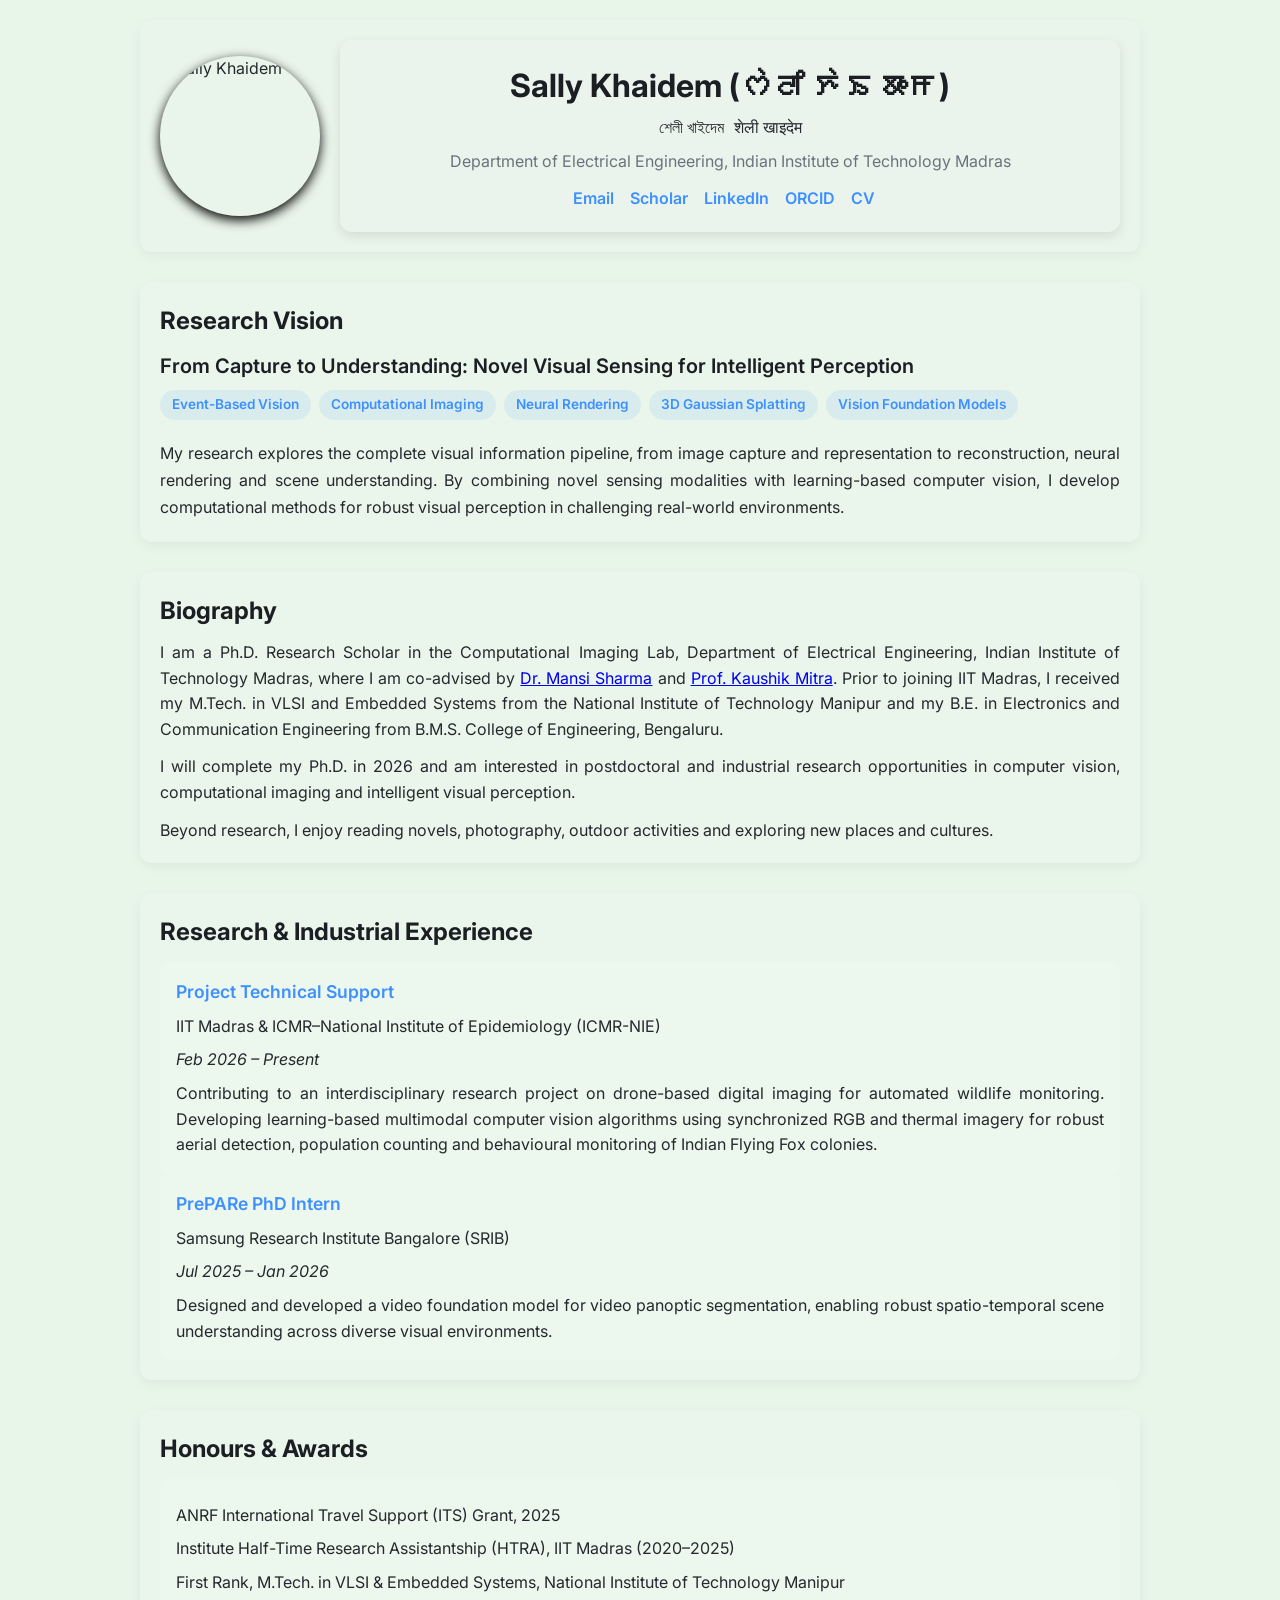
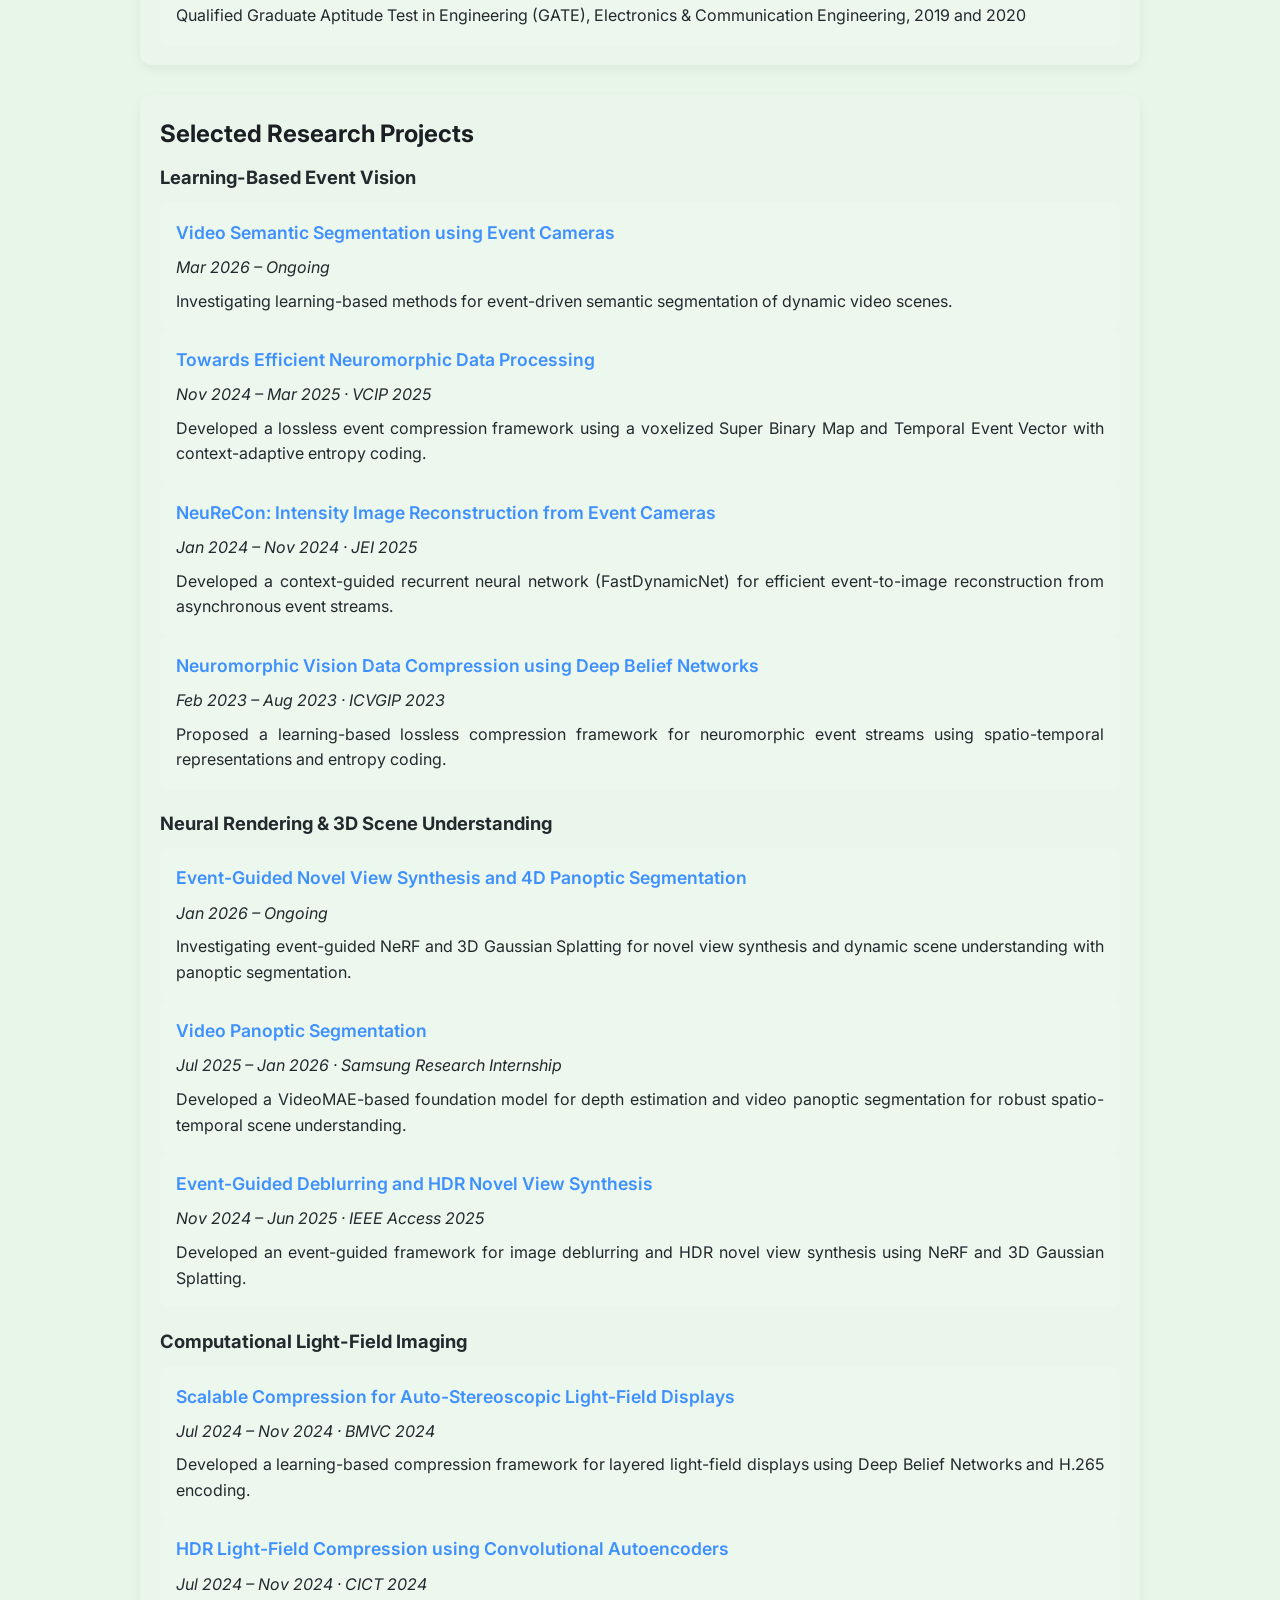
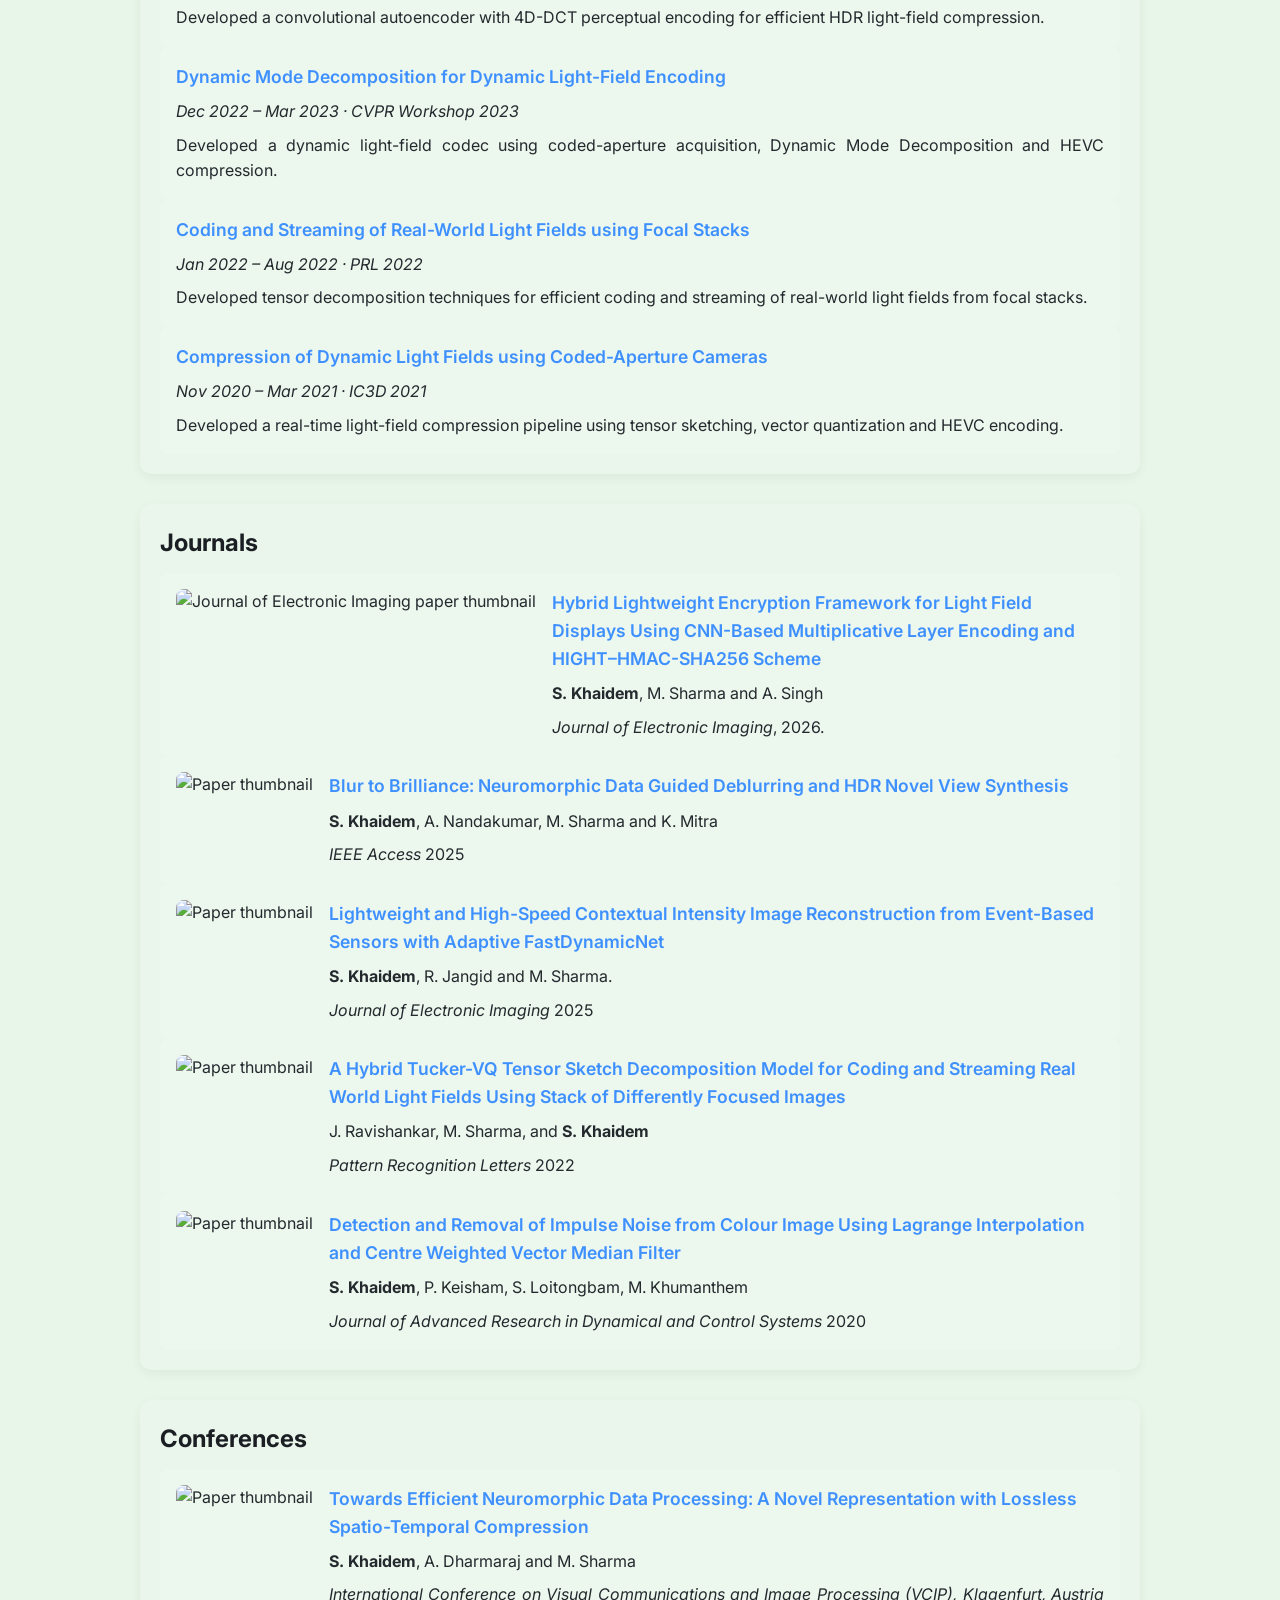
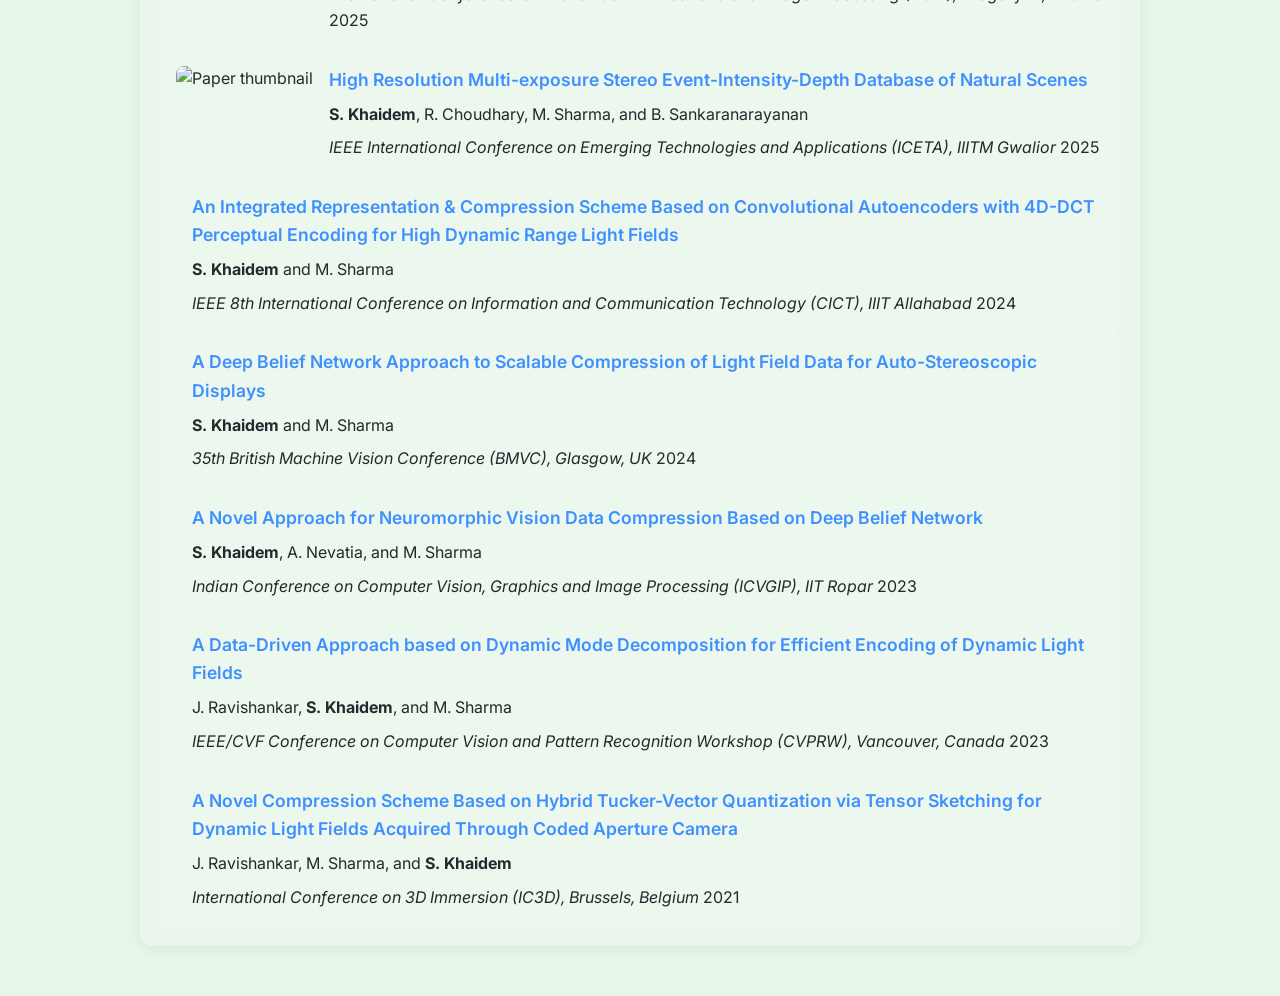
==== css/index.html @ 6ad3d2e3 "Add files via upload" ====
<!DOCTYPE HTML>
<html lang="en">
  <head>
    <meta charset="UTF-8">
    <meta name="viewport" content="width=device-width, initial-scale=1">
    <title>Sally Khaidem</title>
    <link rel="icon" href="images/sangai.png" type="image/x-icon">
    
    <!-- Google Fonts -->
    <link href="https://fonts.googleapis.com/css2?family=Inter:wght@400;600;700&display=swap" rel="stylesheet">
    <link href="https://fonts.googleapis.com/css2?family=Noto+Sans+Meetei+Mayek&display=swap" rel="stylesheet">
    <link href="https://fonts.googleapis.com/css2?family=Noto+Sans+Devanagari&display=swap" rel="stylesheet">
    <link href="https://fonts.googleapis.com/css2?family=Noto+Sans+Bengali&display=swap" rel="stylesheet">

    <style>
      :root {
        --primary-color: #1b1f23;
        --accent-color: #3e90ff;
        --bg-light: #E8F5E9;
        --text-dark: #24292e;
        --text-light: #6a737d;
      }
      * {
        box-sizing: border-box;
        margin: 0;
        padding: 0;
      }
      body {
        position: relative;
        font-family: 'Inter', sans-serif;
        background-color: var(--bg-light);
        color: var(--text-dark);
        line-height: 1.6;
        padding: 20px;
      }

      /* --- Watermark --- */
      .watermark {
        position: fixed;
        top: 50%;
        left: 50%;
        width: 400px;        /* 🔧 change size */
        height: 400px;       /* 🔧 change size */
        background: url("images/sangai.png") no-repeat center;
        background-size: contain;
        opacity: 0.2;       /* 🔧 change transparency */
        transform: translate(-50%, -50%);
        z-index: -1;         /* keep behind content */
        pointer-events: none;
      }

      .container {
        max-width: 1000px;
        width: 100%;
        margin: 0 auto;
      }
      header {
        display: flex;
        align-items: center;
        gap: 20px;
        background: rgba(238, 238, 238, 0.15); /* 🔧 header transparency */
        padding: 20px;
        border-radius: 12px;
        box-shadow: 0 4px 12px rgba(0,0,0,0.05);
        margin-bottom: 30px;
      }
      header img {
        width: 160px;
        height:160px;
        border-radius: 50%;
        object-fit: cover;
        transition: transform 0.3s;
        box-shadow: 0 4px 12px rgba(0, 0, 0, 1);
      }
      header img:hover {
        transform: scale(1.1);
      }
      header .info {
        flex: 1;
      }
      .name {
        font-size: 2rem;
        font-weight: 700;
        color: var(--primary-color);
      }
      .subtitle {
        margin-top: 8px;
        color: var(--text-light);
      }
      .links {
        margin-top: 12px;
      }
      .links a {
        text-decoration: none;
        color: var(--accent-color);
        font-weight: 600;
        margin-right: 12px;
      }

      /* --- Transparent sections --- */
      section {
        background: rgba(249, 249, 249, 0.1); /* 🔧 section transparency */
        padding: 20px;
        border-radius: 12px;
        box-shadow: 0 4px 12px rgba(0,0,0,0.05);
        margin-bottom: 30px;
      }
      h2 {
        font-size: 1.5rem;
        margin-bottom: 10px;
        color: var(--primary-color);
      }

      .project {
        display: flex;
        gap: 16px;
        padding: 16px;
        border-radius: 8px;
        background: rgba(249, 249, 249, 0.1); /* 🔧 project box transparency */
        transition: background 0.3s;
      }
      .project:hover {
        background: rgba(229, 229, 229, 0.1);
      }
      .project video,
      .project img {
        width: 160px;
        border-radius: 8px;
        object-fit: cover;
      }
      .project-content {
        flex: 1;
      }
      .project-content .papertitle {
        font-size: 1.1rem;
        font-weight: 600;
        color: var(--accent-color);
        text-decoration: none;
      }
      .project-content p {
        margin-top: 8px;
        color: var(--text-dark);
      }
      .project-content a {
        color: var(--accent-color);
        text-decoration: none;
      }

      @media (max-width: 600px) {
        header {
          flex-direction: column;
          text-align: center;
        }
        .project {
          flex-direction: column;
          align-items: center;
        }
      }

      section p {
        text-align: justify;
      }
      .name-box {
        background: rgba(240, 244, 255, 0.1); /* 🔧 name box transparency */
        padding: 20px;
        border-radius: 12px;
        box-shadow: 0 4px 12px rgba(0, 0, 0, 0.1);
      }
    </style>
  </head>
  <body>
    <!-- Watermark -->
    <div class="watermark"></div>
<div class="container">
  <header>
    <img src="images/sally.jpeg" alt="Sally Khaidem">

    <div class="info name-box" style="text-align:center;">

      <p class="name">
        Sally Khaidem
        <span class="name-mtk" lang="mni-Mtei">(ꯁꯥꯂꯤ ꯈꯥꯏꯗꯦꯝ)</span>
      </p>

      <div style="display:flex; justify-content:center; flex-wrap:wrap; gap:10px; margin-top:4px;">
        <p class="name-ben" lang="bn">শেলী খাইদেম</p>
        <p class="name-dev" lang="hi">शेली खाइदेम</p>
      </div>

      <!-- Position -->
      <p class="subtitle">
        Department of Electrical Engineering, Indian Institute of Technology Madras
      </p>

      <div class="links">
        <a href="mailto:khaidemsally@gmail.com">Email</a>
        <a href="https://scholar.google.com/citations?user=jx_fc4YAAAAJ&hl=en&authuser=1">Scholar</a>
        <a href="https://www.linkedin.com/in/sally-khaidem-7914b257/">LinkedIn</a>
        <a href="https://orcid.org/my-orcid?orcid=0000-0001-5262-6724">ORCID</a>
        <a href="https://raw.githubusercontent.com/sKhaidem/sallykhaidem.github.io/main/images/CV.pdf" target="_blank" rel="noopener">CV</a>
      </div>

    </div>
  </header>

    
<section id="research-vision">
  <h2>Research Vision</h2>

  <h3 class="vision-title" style="font-size:1.25rem; font-weight:600; color:var(--primary-color); margin-top:8px; margin-bottom:8px;">
    From Capture to Understanding: Novel Visual Sensing for Intelligent Perception
  </h3>

  <div class="vision-tags" style="display:flex; flex-wrap:wrap; gap:8px; margin-bottom:20px;">
    <span style="background:rgba(62,144,255,0.1); color:var(--accent-color); padding:4px 12px; border-radius:20px; font-size:0.85rem; font-weight:600;">Event-Based Vision</span>
    <span style="background:rgba(62,144,255,0.1); color:var(--accent-color); padding:4px 12px; border-radius:20px; font-size:0.85rem; font-weight:600;">Computational Imaging</span>
    <span style="background:rgba(62,144,255,0.1); color:var(--accent-color); padding:4px 12px; border-radius:20px; font-size:0.85rem; font-weight:600;">Neural Rendering</span>
    <span style="background:rgba(62,144,255,0.1); color:var(--accent-color); padding:4px 12px; border-radius:20px; font-size:0.85rem; font-weight:600;">3D Gaussian Splatting</span>
    <span style="background:rgba(62,144,255,0.1); color:var(--accent-color); padding:4px 12px; border-radius:20px; font-size:0.85rem; font-weight:600;">Vision Foundation Models</span>
  </div>

  <p style="line-height:1.7;">
    My research explores the complete visual information pipeline, from image capture and
    representation to reconstruction, neural rendering and scene understanding. By combining
    novel sensing modalities with learning-based computer vision, I develop computational
    methods for robust visual perception in challenging real-world environments.
  </p>
</section>


<section id="about">
  <h2>Biography</h2>

  <p>
    I am a Ph.D. Research Scholar in the Computational Imaging Lab, Department of Electrical Engineering, Indian Institute of Technology Madras, where I am co-advised by
    <a href="https://sites.google.com/view/sharmamansi" target="_blank">Dr. Mansi Sharma</a>
    and
    <a href="https://www.ee.iitm.ac.in/kmitra/" target="_blank">Prof. Kaushik Mitra</a>.
    Prior to joining IIT Madras, I received my M.Tech. in VLSI and Embedded Systems from the National Institute of Technology Manipur and my B.E. in Electronics and Communication Engineering from B.M.S. College of Engineering, Bengaluru.
  </p>

<p style="margin-top:12px;">
  I will complete my Ph.D. in 2026 and am interested in postdoctoral and industrial research opportunities in computer vision, computational imaging and intelligent visual perception.
</p>

  <p style="margin-top:12px;">
    Beyond research, I enjoy reading novels, photography, outdoor activities and exploring new places and cultures.
  </p>
</section>


<section id="experience">
  <h2>Research &amp; Industrial Experience</h2>

  <div class="project">
    <div class="project-content">
      <span class="papertitle">Project Technical Support</span>
      <p>IIT Madras &amp; ICMR&ndash;National Institute of Epidemiology (ICMR-NIE)</p>
      <p><em>Feb 2026 &ndash; Present</em></p>
      <p>Contributing to an interdisciplinary research project on drone-based digital imaging for automated wildlife monitoring. Developing learning-based multimodal computer vision algorithms using synchronized RGB and thermal imagery for robust aerial detection, population counting and behavioural monitoring of Indian Flying Fox colonies.</p>
    </div>
  </div>

  <div class="project">
    <div class="project-content">
      <span class="papertitle">PrePARe PhD Intern</span>
      <p>Samsung Research Institute Bangalore (SRIB)</p>
      <p><em>Jul 2025 &ndash; Jan 2026</em></p>
      <p>Designed and developed a video foundation model for video panoptic segmentation, enabling robust spatio-temporal scene understanding across diverse visual environments.</p>
    </div>
  </div>

</section>

<section id="awards">
  <h2>Honours &amp; Awards</h2>
  <div class="project">
    <div class="project-content">
      <p>ANRF International Travel Support (ITS) Grant, 2025</p>
      <p>Institute Half-Time Research Assistantship (HTRA), IIT Madras (2020&ndash;2025)</p>
      <p>First Rank, M.Tech. in VLSI &amp; Embedded Systems, National Institute of Technology Manipur</p>
      <p>Qualified Graduate Aptitude Test in Engineering (GATE), Electronics &amp; Communication Engineering, 2019 and 2020</p>
    </div>
  </div>
</section>


<!--
  SELECTED RESEARCH PROJECTS SECTION
  Drop this in after "Skills" and before "Journals" (or wherever fits best).
  Reuses your existing section / project / papertitle classes — no new CSS needed.
  Links left as "#" placeholders — swap in paper/venue/demo links later.
-->

<section id="projects">
  <h2>Selected Research Projects</h2>

  <h3 class="vision-title" style="font-size:1.15rem; margin-top:6px; margin-bottom:10px;">Learning-Based Event Vision</h3>

  <div class="project">
    <div class="project-content">
      <span class="papertitle">Video Semantic Segmentation using Event Cameras</span>
      <p><em>Mar 2026 &ndash; Ongoing</em></p>
      <p>Investigating learning-based methods for event-driven semantic segmentation of dynamic video scenes.</p>
    </div>
  </div>

  <div class="project">
    <div class="project-content">
      <span class="papertitle"><a href="#">Towards Efficient Neuromorphic Data Processing</a></span>
      <p><em>Nov 2024 &ndash; Mar 2025 &middot; VCIP 2025</em></p>
      <p>Developed a lossless event compression framework using a voxelized Super Binary Map and Temporal Event Vector with context-adaptive entropy coding.</p>
    </div>
  </div>

  <div class="project">
    <div class="project-content">
      <span class="papertitle"><a href="#">NeuReCon: Intensity Image Reconstruction from Event Cameras</a></span>
      <p><em>Jan 2024 &ndash; Nov 2024 &middot; JEI 2025</em></p>
      <p>Developed a context-guided recurrent neural network (FastDynamicNet) for efficient event-to-image reconstruction from asynchronous event streams.</p>
    </div>
  </div>

  <div class="project">
    <div class="project-content">
      <span class="papertitle"><a href="#">Neuromorphic Vision Data Compression using Deep Belief Networks</a></span>
      <p><em>Feb 2023 &ndash; Aug 2023 &middot; ICVGIP 2023</em></p>
      <p>Proposed a learning-based lossless compression framework for neuromorphic event streams using spatio-temporal representations and entropy coding.</p>
    </div>
  </div>


  <h3 class="vision-title" style="font-size:1.15rem; margin-top:20px; margin-bottom:10px;">Neural Rendering &amp; 3D Scene Understanding</h3>

  <div class="project">
    <div class="project-content">
      <span class="papertitle">Event-Guided Novel View Synthesis and 4D Panoptic Segmentation</span>
      <p><em>Jan 2026 &ndash; Ongoing</em></p>
      <p>Investigating event-guided NeRF and 3D Gaussian Splatting for novel view synthesis and dynamic scene understanding with panoptic segmentation.</p>
    </div>
  </div>

  <div class="project">
    <div class="project-content">
      <span class="papertitle">Video Panoptic Segmentation</span>
      <p><em>Jul 2025 &ndash; Jan 2026 &middot; Samsung Research Internship</em></p>
      <p>Developed a VideoMAE-based foundation model for depth estimation and video panoptic segmentation for robust spatio-temporal scene understanding.</p>
    </div>
  </div>

  <div class="project">
    <div class="project-content">
      <span class="papertitle"><a href="#">Event-Guided Deblurring and HDR Novel View Synthesis</a></span>
      <p><em>Nov 2024 &ndash; Jun 2025 &middot; IEEE Access 2025</em></p>
      <p>Developed an event-guided framework for image deblurring and HDR novel view synthesis using NeRF and 3D Gaussian Splatting.</p>
    </div>
  </div>


  <h3 class="vision-title" style="font-size:1.15rem; margin-top:20px; margin-bottom:10px;">Computational Light-Field Imaging</h3>

  <div class="project">
    <div class="project-content">
      <span class="papertitle"><a href="#">Scalable Compression for Auto-Stereoscopic Light-Field Displays</a></span>
      <p><em>Jul 2024 &ndash; Nov 2024 &middot; BMVC 2024</em></p>
      <p>Developed a learning-based compression framework for layered light-field displays using Deep Belief Networks and H.265 encoding.</p>
    </div>
  </div>

  <div class="project">
    <div class="project-content">
      <span class="papertitle"><a href="#">HDR Light-Field Compression using Convolutional Autoencoders</a></span>
      <p><em>Jul 2024 &ndash; Nov 2024 &middot; CICT 2024</em></p>
      <p>Developed a convolutional autoencoder with 4D-DCT perceptual encoding for efficient HDR light-field compression.</p>
    </div>
  </div>

  <div class="project">
    <div class="project-content">
      <span class="papertitle"><a href="#">Dynamic Mode Decomposition for Dynamic Light-Field Encoding</a></span>
      <p><em>Dec 2022 &ndash; Mar 2023 &middot; CVPR Workshop 2023</em></p>
      <p>Developed a dynamic light-field codec using coded-aperture acquisition, Dynamic Mode Decomposition and HEVC compression.</p>
    </div>
  </div>

  <div class="project">
    <div class="project-content">
      <span class="papertitle"><a href="#">Coding and Streaming of Real-World Light Fields using Focal Stacks</a></span>
      <p><em>Jan 2022 &ndash; Aug 2022 &middot; PRL 2022</em></p>
      <p>Developed tensor decomposition techniques for efficient coding and streaming of real-world light fields from focal stacks.</p>
    </div>
  </div>

  <div class="project">
    <div class="project-content">
      <span class="papertitle"><a href="#">Compression of Dynamic Light Fields using Coded-Aperture Cameras</a></span>
      <p><em>Nov 2020 &ndash; Mar 2021 &middot; IC3D 2021</em></p>
      <p>Developed a real-time light-field compression pipeline using tensor sketching, vector quantization and HEVC encoding.</p>
    </div>
  </div>

</section>
  
  
<section>
<h2>Journals</h2>

<div class="project">
  <div class="media">
    <img src="images/jei2026.png" alt="Journal of Electronic Imaging paper thumbnail" style="width:160px; border-radius:8px; object-fit:cover;">
  </div>

  <div class="project-content">
    <span class="papertitle">
      Hybrid Lightweight Encryption Framework for Light Field Displays Using CNN-Based Multiplicative Layer Encoding and HIGHT–HMAC-SHA256 Scheme
    </span>

    <p><strong>S. Khaidem</strong>, M. Sharma and A. Singh</p>

    <p><em>Journal of Electronic Imaging</em>, 2026.</p>
  </div>
</div>
        
        <div class="project">
  <div class="media">
    <img src="images/access.png" alt="Paper thumbnail" style="width:160px; border-radius:8px; object-fit:cover;">
  </div>
  <div class="project-content">
    <span class="papertitle">Blur to Brilliance: Neuromorphic Data Guided Deblurring and HDR Novel View Synthesis</span>
    <p><strong>S. Khaidem</strong>, A. Nandakumar, M. Sharma and K. Mitra</p>
    <p><em>IEEE Access</em> 2025</p>
  </div>
</div>
        
        <div class="project">
  <div class="media">
    <img src="images/JEI.png" alt="Paper thumbnail" style="width:160px; border-radius:8px; object-fit:cover;">
  </div>
  <div class="project-content">
    <span class="papertitle">Lightweight and High-Speed Contextual Intensity Image Reconstruction from Event-Based Sensors with Adaptive FastDynamicNet</span>
    <p><strong>S. Khaidem</strong>, R. Jangid and M. Sharma.</p>
    <p><em>Journal of Electronic Imaging</em> 2025</p>
  </div>
</div>
  
        <div class="project">
  <div class="media">
    <img src="images/prl.gif" alt="Paper thumbnail" style="width:160px; border-radius:8px; object-fit:cover;">
  </div>
  <div class="project-content">
    <span class="papertitle">A Hybrid Tucker-VQ Tensor Sketch Decomposition Model for Coding and Streaming Real World Light Fields Using Stack of Differently Focused Images</span>
    <p>J. Ravishankar, M. Sharma, and <strong>S. Khaidem</strong></p>
    <p><em>Pattern Recognition Letters</em> 2022</p>
  </div>
</div>

        <div class="project">
  <div class="media">
    <img src="images/jardcs.gif" alt="Paper thumbnail" style="width:160px; border-radius:8px; object-fit:cover;">
  </div>
  <div class="project-content">
    <span class="papertitle">Detection and Removal of Impulse Noise from Colour Image Using Lagrange Interpolation and Centre Weighted Vector Median Filter</span>
    <p><strong>S. Khaidem</strong>, P. Keisham, S. Loitongbam, M. Khumanthem</p>
    <p><em>Journal of Advanced Research in Dynamical and Control Systems</em> 2020</p>
  </div>
</div>
      </section>
        
      <section>
        <h2>Conferences</h2>
        <div class="project">
  <div class="media">
    <img src="images/vcip.png" alt="Paper thumbnail" style="width:160px; border-radius:8px; object-fit:cover;">
  </div>
  <div class="project-content">
    <span class="papertitle">Towards Efficient Neuromorphic Data Processing: A Novel Representation with Lossless Spatio-Temporal Compression</span>
    <p><strong>S. Khaidem</strong>, A. Dharmaraj and M. Sharma
    <p><em>International Conference on Visual Communications and Image Processing (VCIP), Klagenfurt, Austria</em> 2025</p>
  </div>
</div>
    <div class="project">
  <div class="media">
    <img src="images/iceta.gif" alt="Paper thumbnail" style="width:160px; border-radius:8px; object-fit:cover;">
  </div>
  <div class="project-content">
    <span class="papertitle">High Resolution Multi-exposure Stereo Event-Intensity-Depth Database of Natural Scenes</span>
    <p><strong>S. Khaidem</strong>, R. Choudhary, M. Sharma, and B. Sankaranarayanan
    <p><em>IEEE International Conference on Emerging Technologies and Applications (ICETA), IIITM Gwalior</em> 2025</p>
  </div>
</div>
        
    <div class="project">
    <div class="media">
      <img src="images/CICT.gif" alt="" style="width:160px; border-radius:8px; object-fit:cover;">
    </div>
    <div class="project-content">
      <span class="papertitle">An Integrated Representation & Compression Scheme Based on Convolutional Autoencoders with 4D-DCT Perceptual Encoding for High Dynamic Range Light Fields</span>
      <p><strong>S. Khaidem</strong> and M. Sharma</p>
      <p><em>IEEE 8th International Conference on Information and Communication Technology (CICT), IIIT Allahabad</em> 2024</p>
    </div>
  </div>

    <div class="project">
    <div class="media">
      <img src="images/BMVC.png" alt="" style="width:160px; border-radius:8px; object-fit:cover;">
    </div>
    <div class="project-content">
      <span class="papertitle">A Deep Belief Network Approach to Scalable Compression of Light Field Data for Auto-Stereoscopic Displays</span>
      <p><strong>S. Khaidem</strong> and M. Sharma</p>
      <p><em>35th British Machine Vision Conference (BMVC), Glasgow, UK</em> 2024</p>
    </div>
  </div>

<div class="project">
  <div class="media">
    <img src="images/ICVGIP.png" alt="" style="width:160px; border-radius:8px; object-fit:cover;">
  </div>
  <div class="project-content">
    <span class="papertitle">A Novel Approach for Neuromorphic Vision Data Compression Based on Deep Belief Network</span>
    <p><strong>S. Khaidem</strong>, A. Nevatia, and M. Sharma</p>
    <p><em>Indian Conference on Computer Vision, Graphics and Image Processing (ICVGIP), IIT Ropar</em> 2023</p>
  </div>
</div>

<div class="project">
  <div class="media">
    <img src="images/CVPRW.gif" alt="" style="width:160px; border-radius:8px; object-fit:cover;">
  </div>
  <div class="project-content">
    <span class="papertitle">A Data-Driven Approach based on Dynamic Mode Decomposition for Efficient Encoding of Dynamic Light Fields</span>
    <p>J. Ravishankar, <strong>S. Khaidem</strong>, and M. Sharma</p>
    <p><em>IEEE/CVF Conference on Computer Vision and Pattern Recognition Workshop (CVPRW), Vancouver, Canada</em> 2023</p>
  </div>
</div>

<div class="project">
  <div class="media">
    <img src="images/IC3D.gif" alt="" style="width:160px; border-radius:8px; object-fit:cover;">
  </div>
  <div class="project-content">
    <span class="papertitle">A Novel Compression Scheme Based on Hybrid Tucker-Vector Quantization via Tensor Sketching for Dynamic Light Fields Acquired Through Coded Aperture Camera</span>
    <p>J. Ravishankar, M. Sharma, and <strong>S. Khaidem</strong></p>
    <p><em>International Conference on 3D Immersion (IC3D), Brussels, Belgium</em> 2021</p>
  </div>
</div>
        
      </section>
    </div>
  </body>
</html>
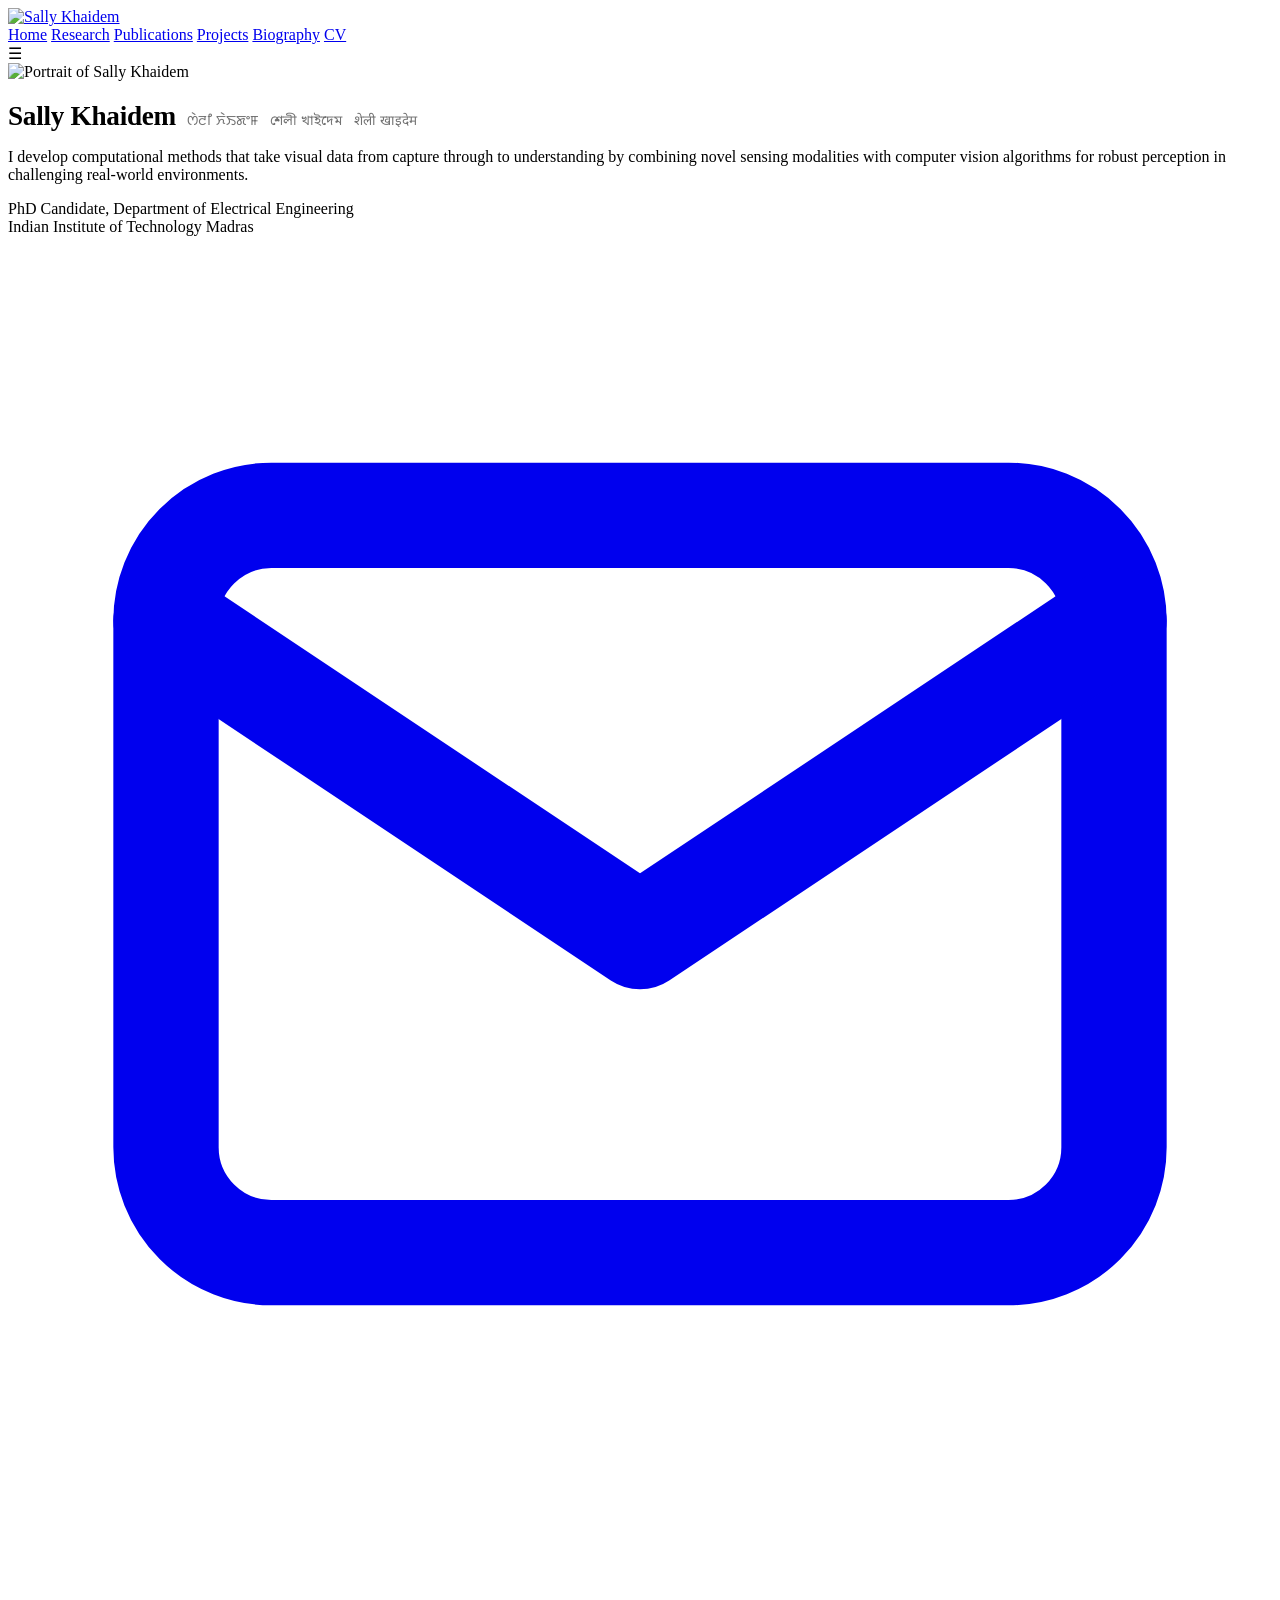
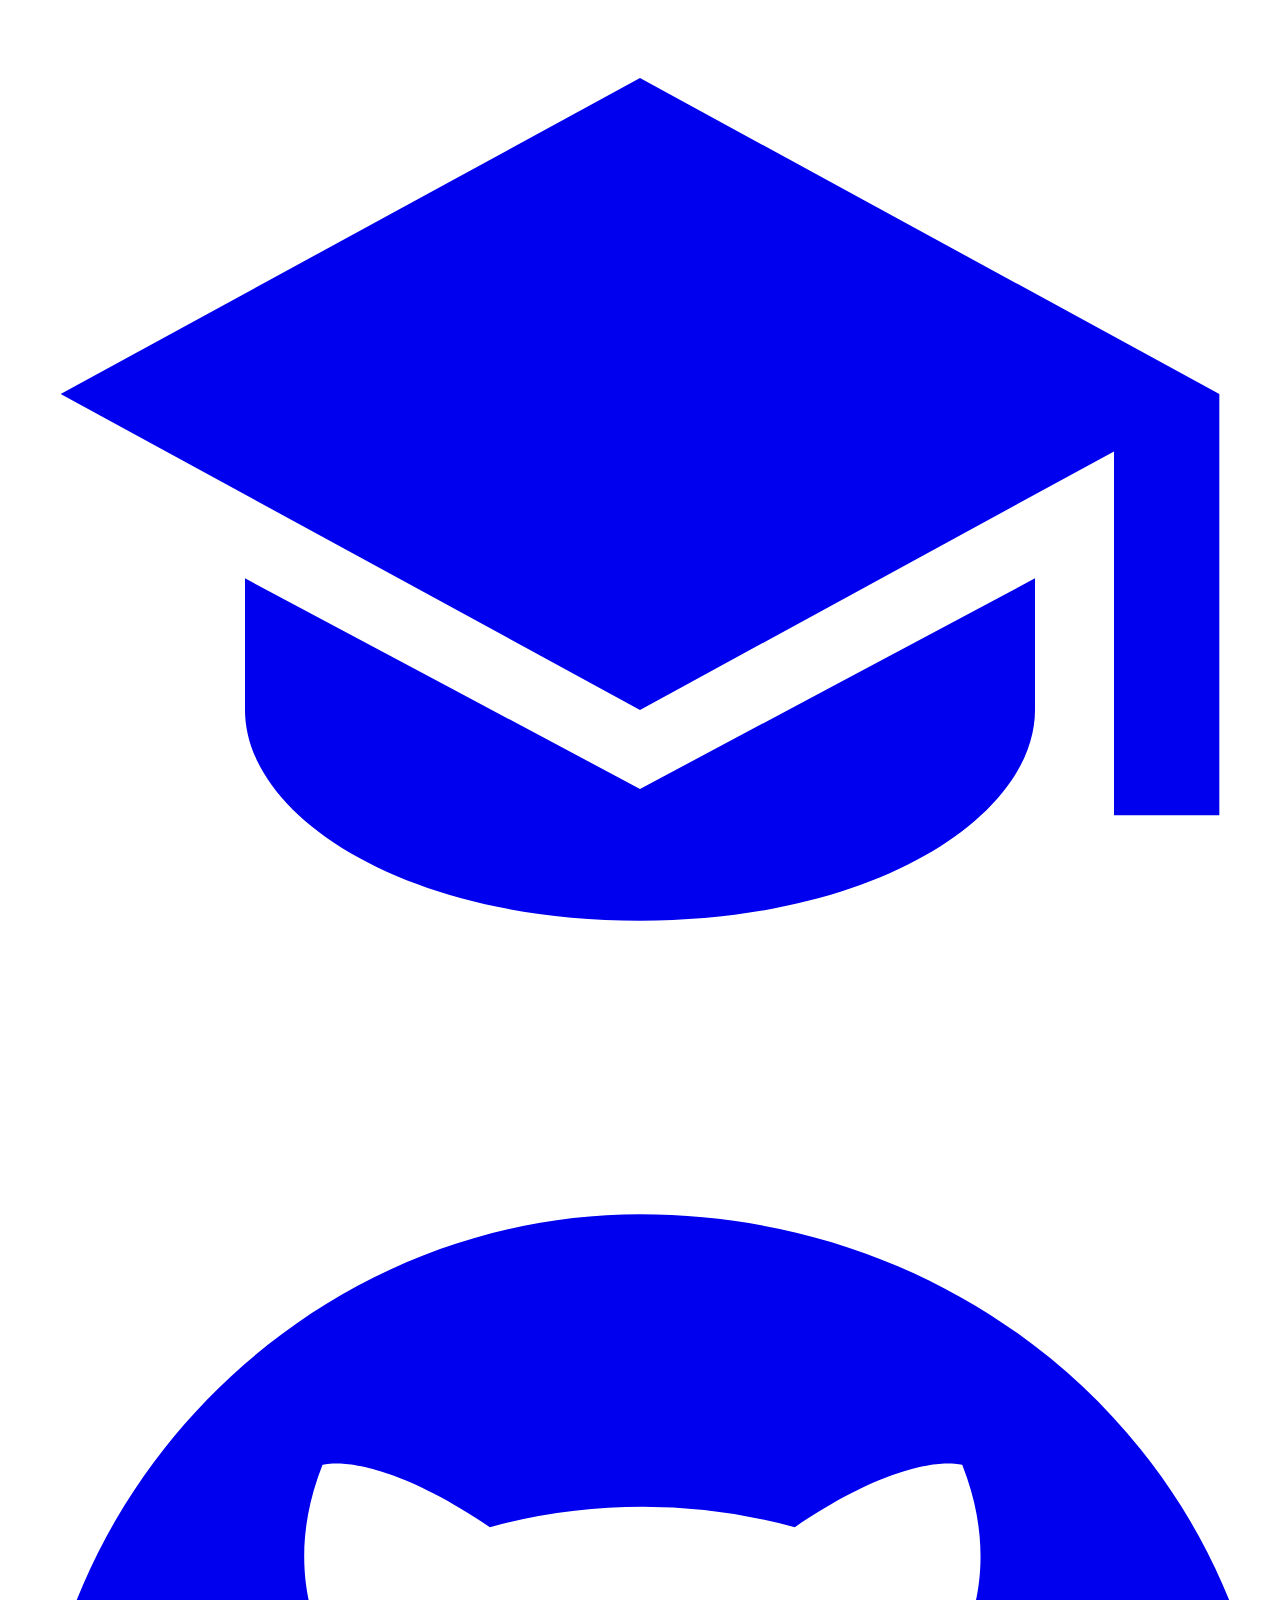
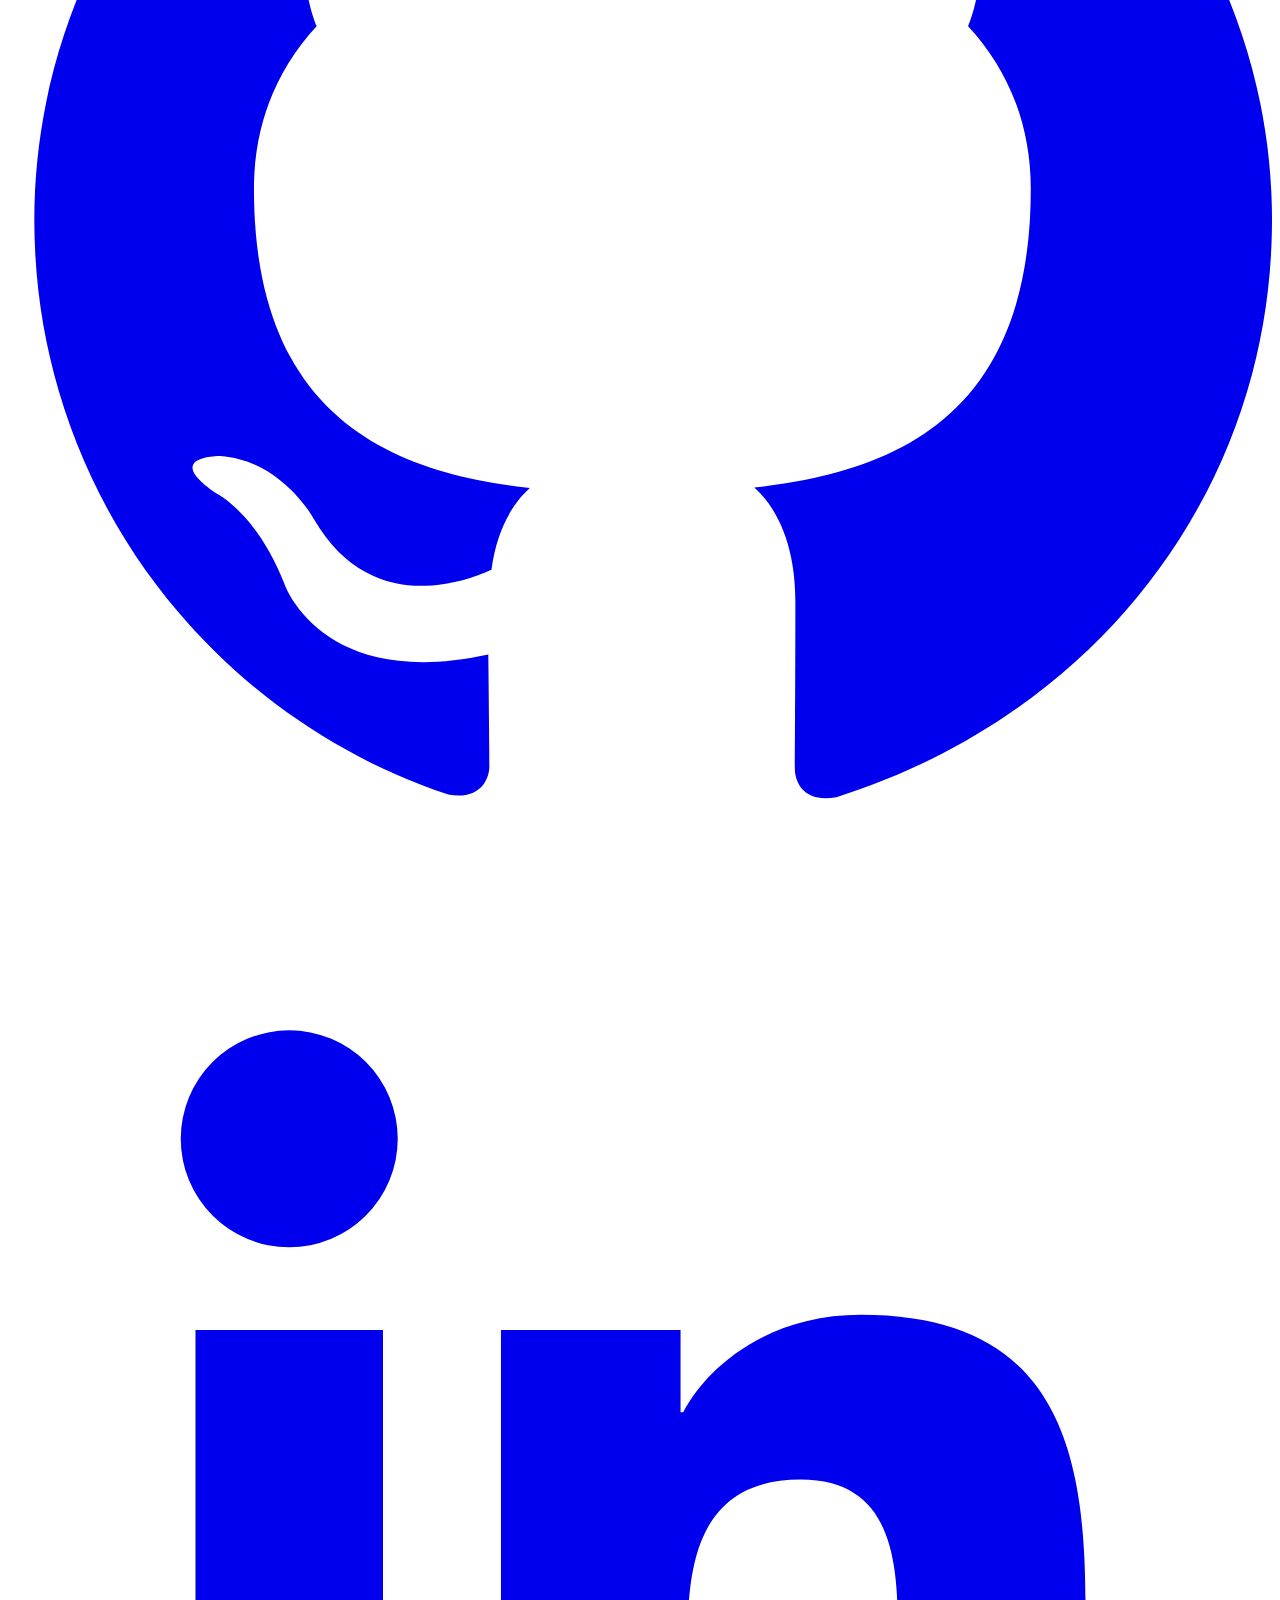
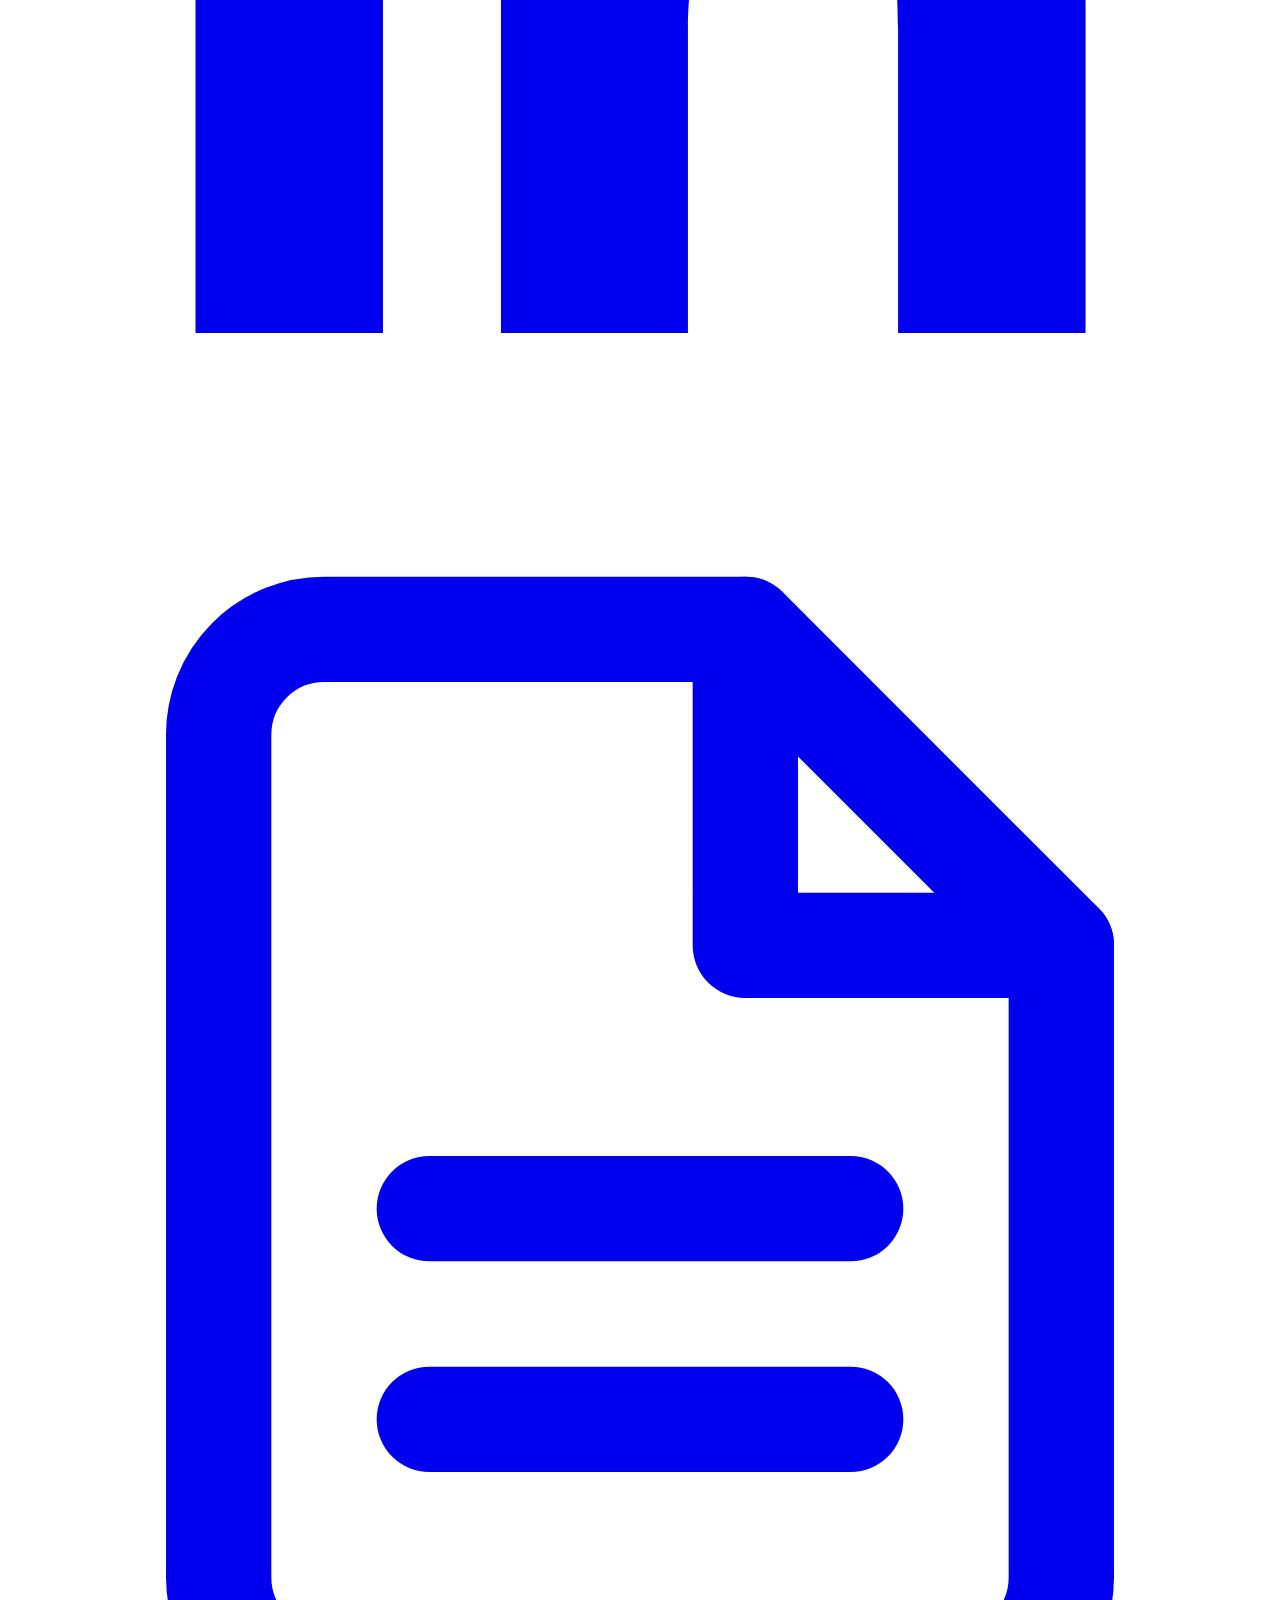
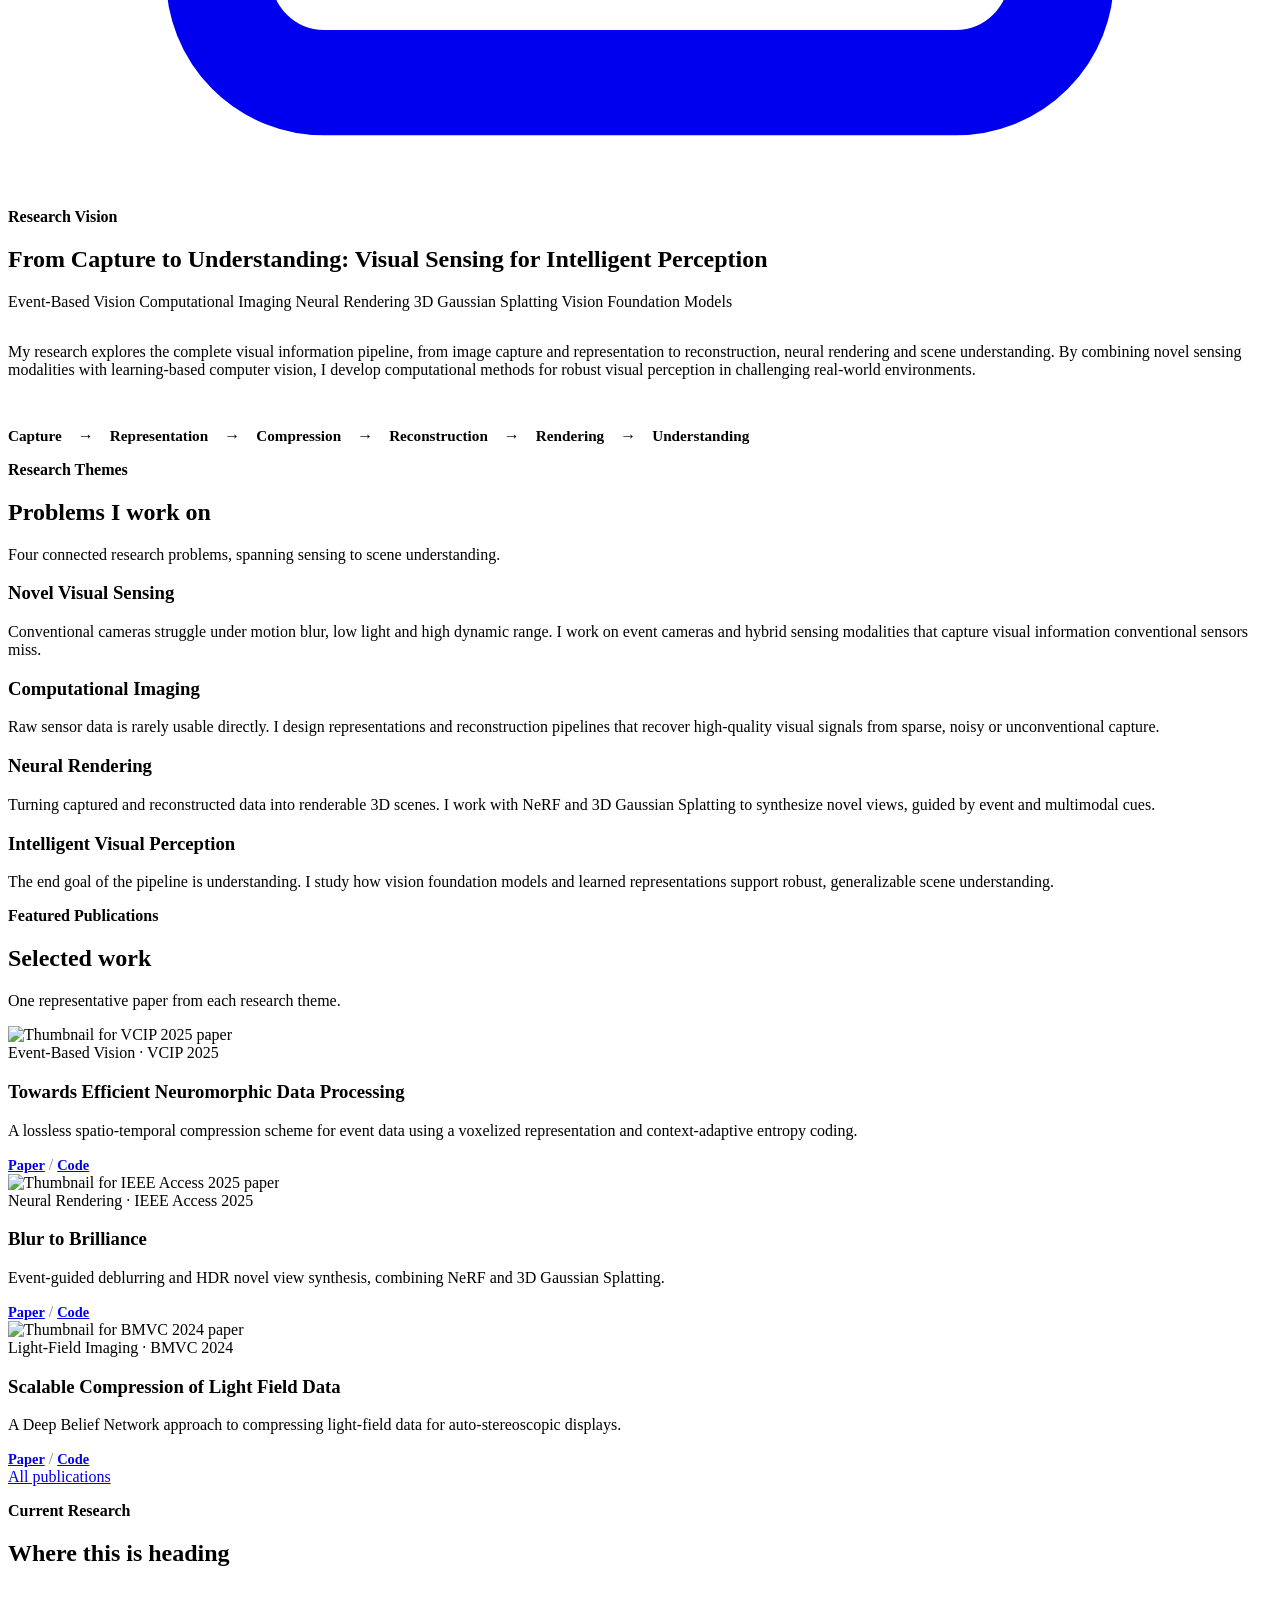
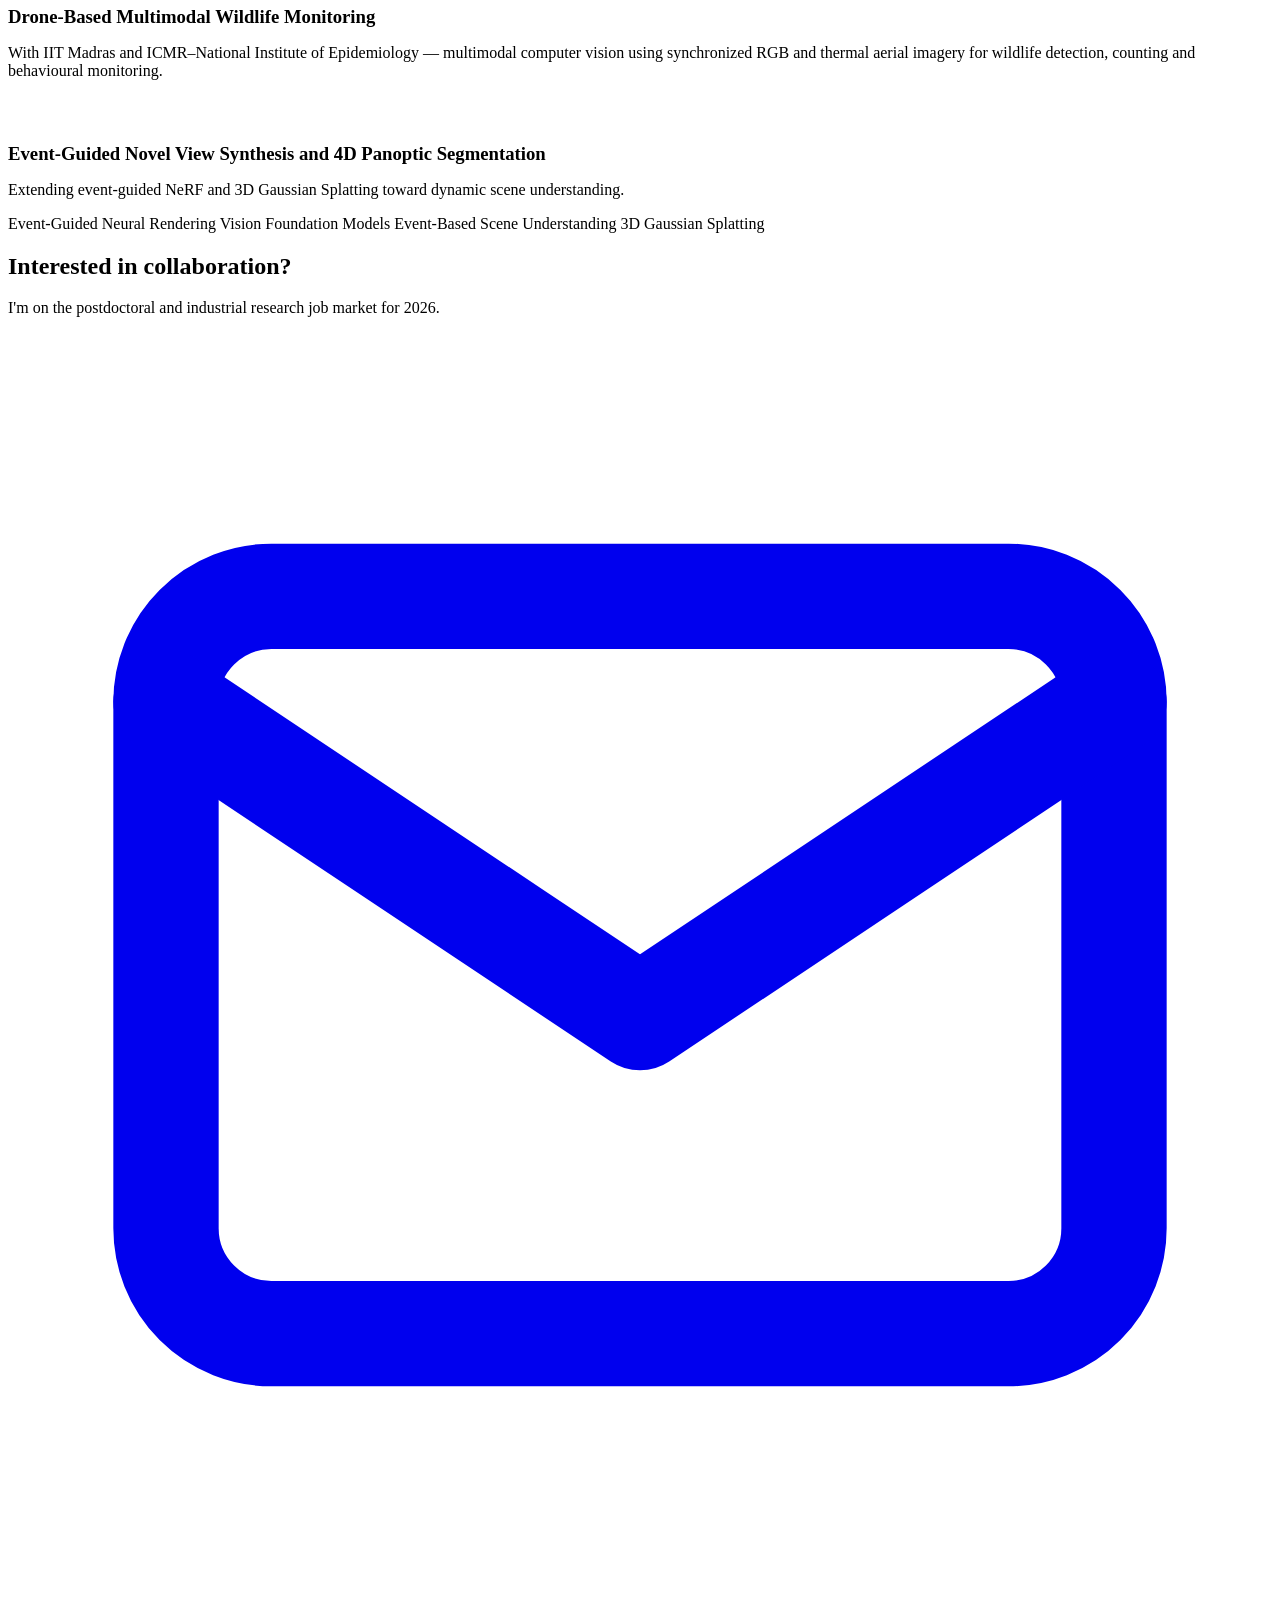
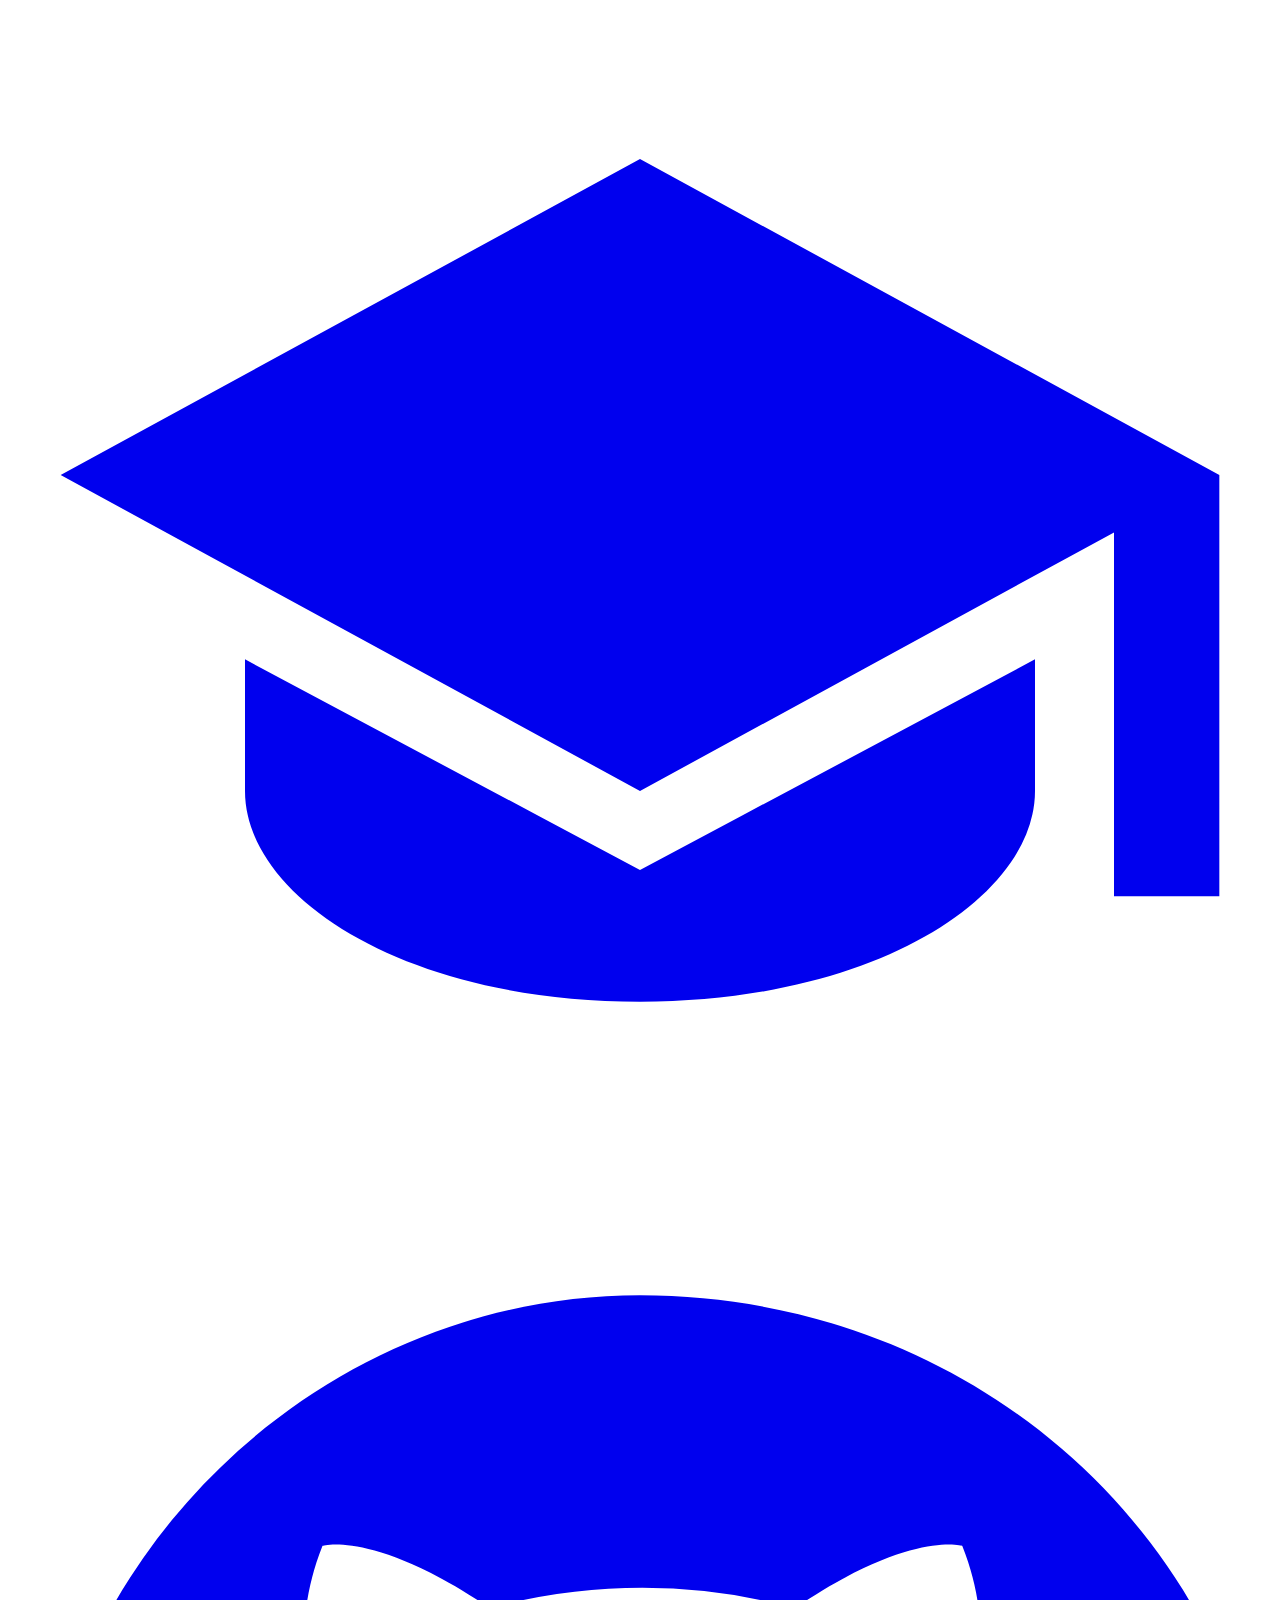
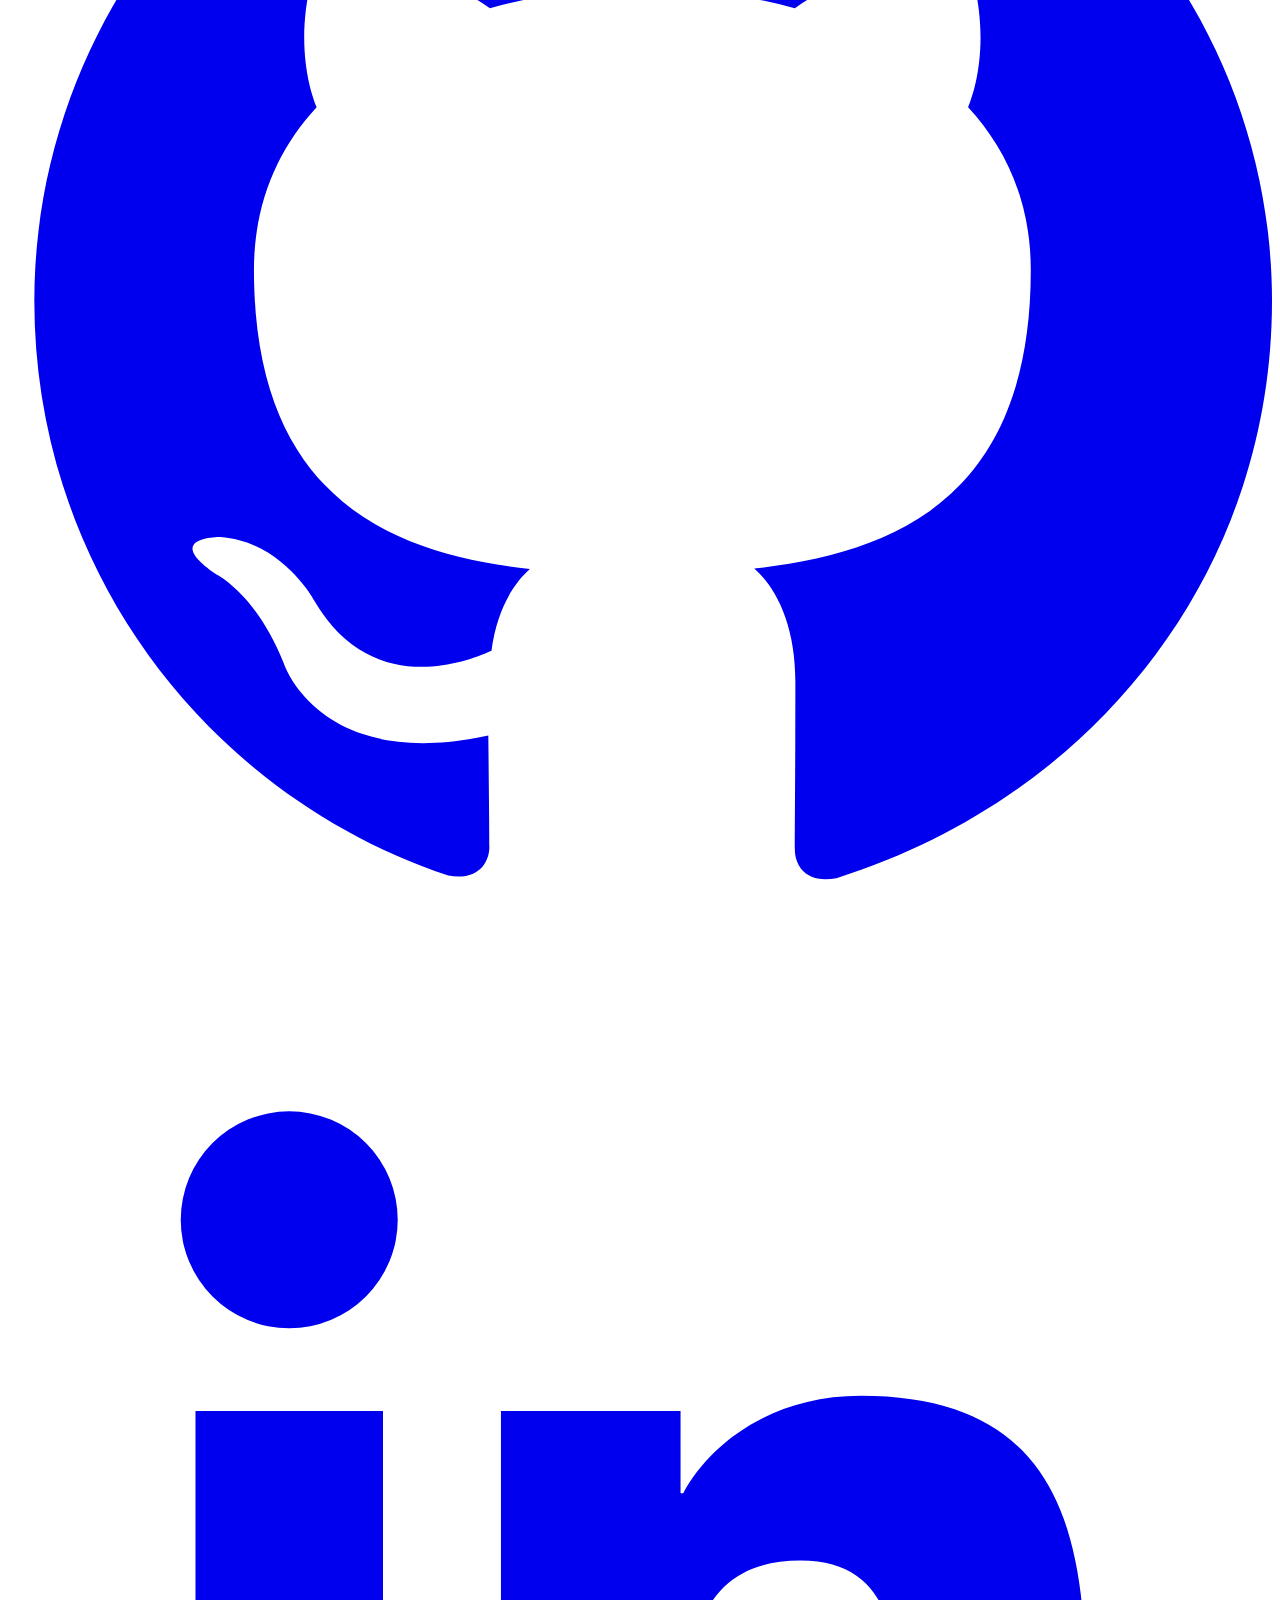
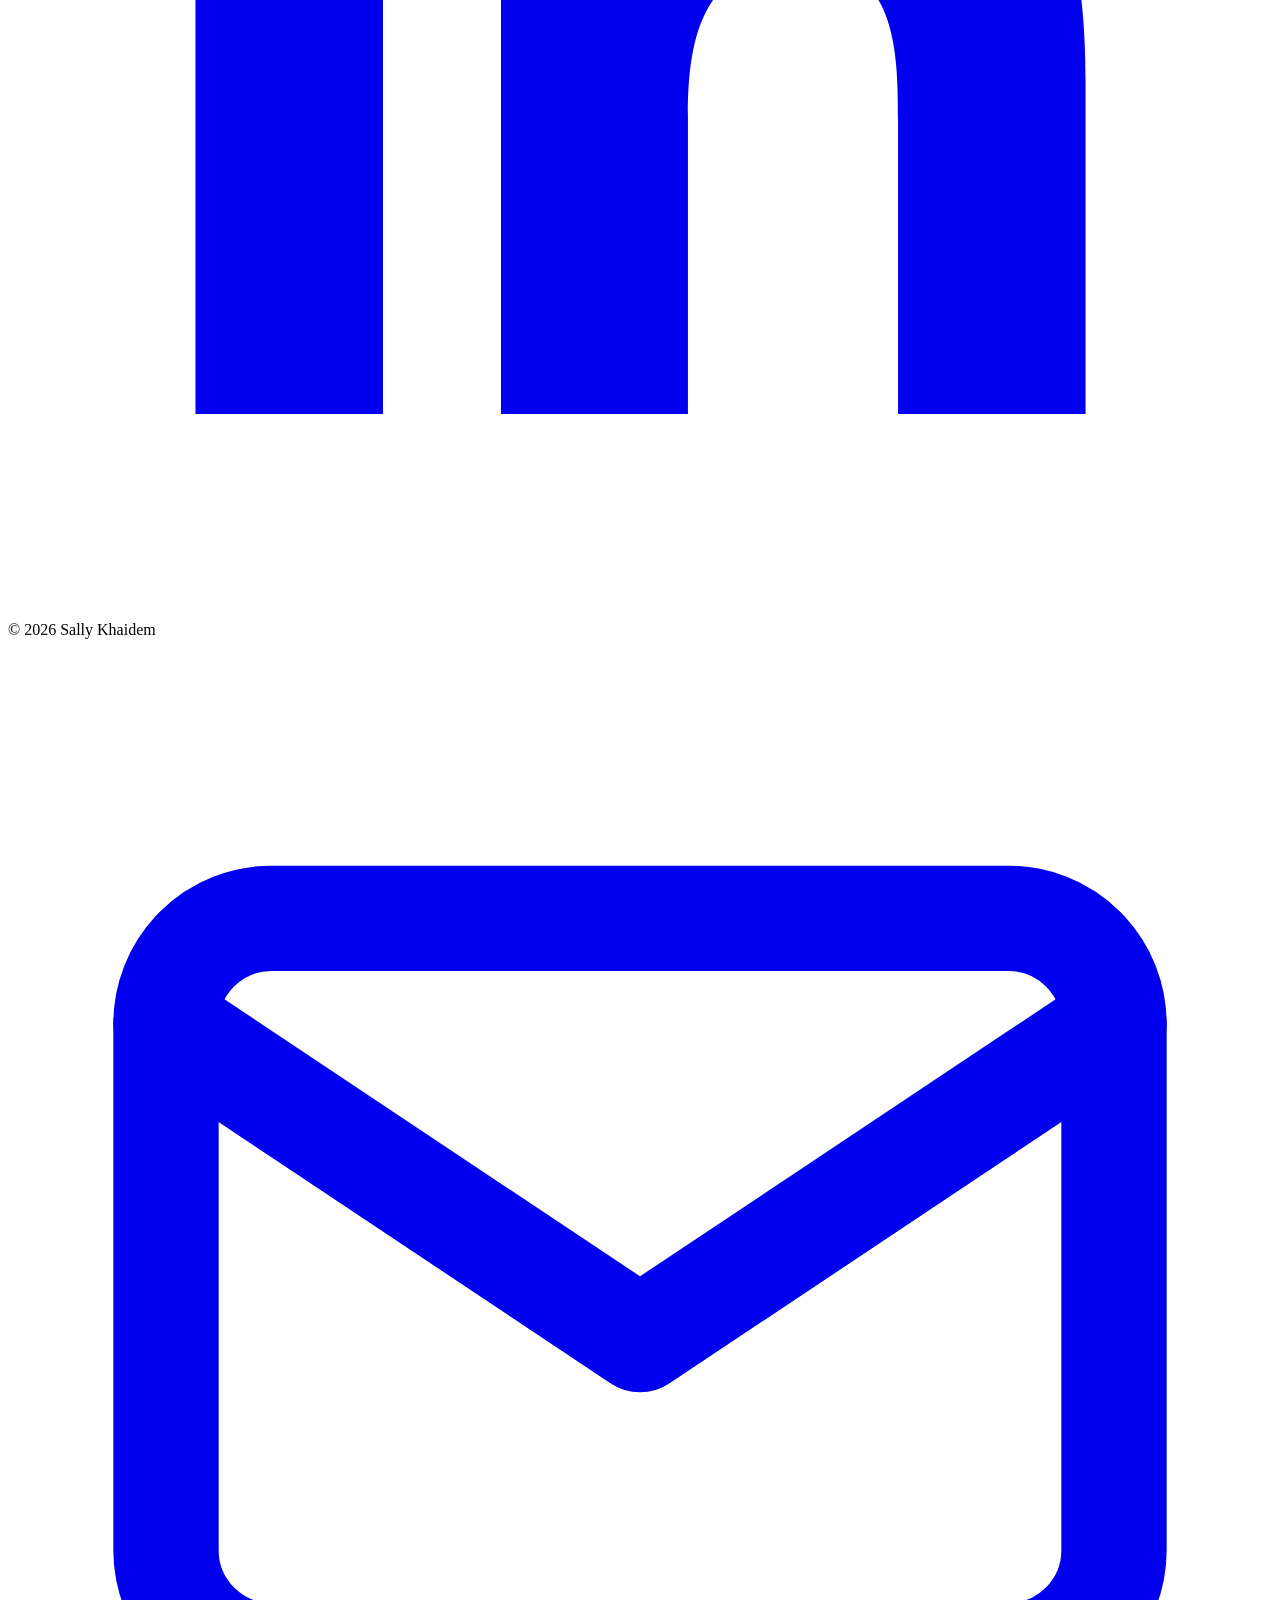
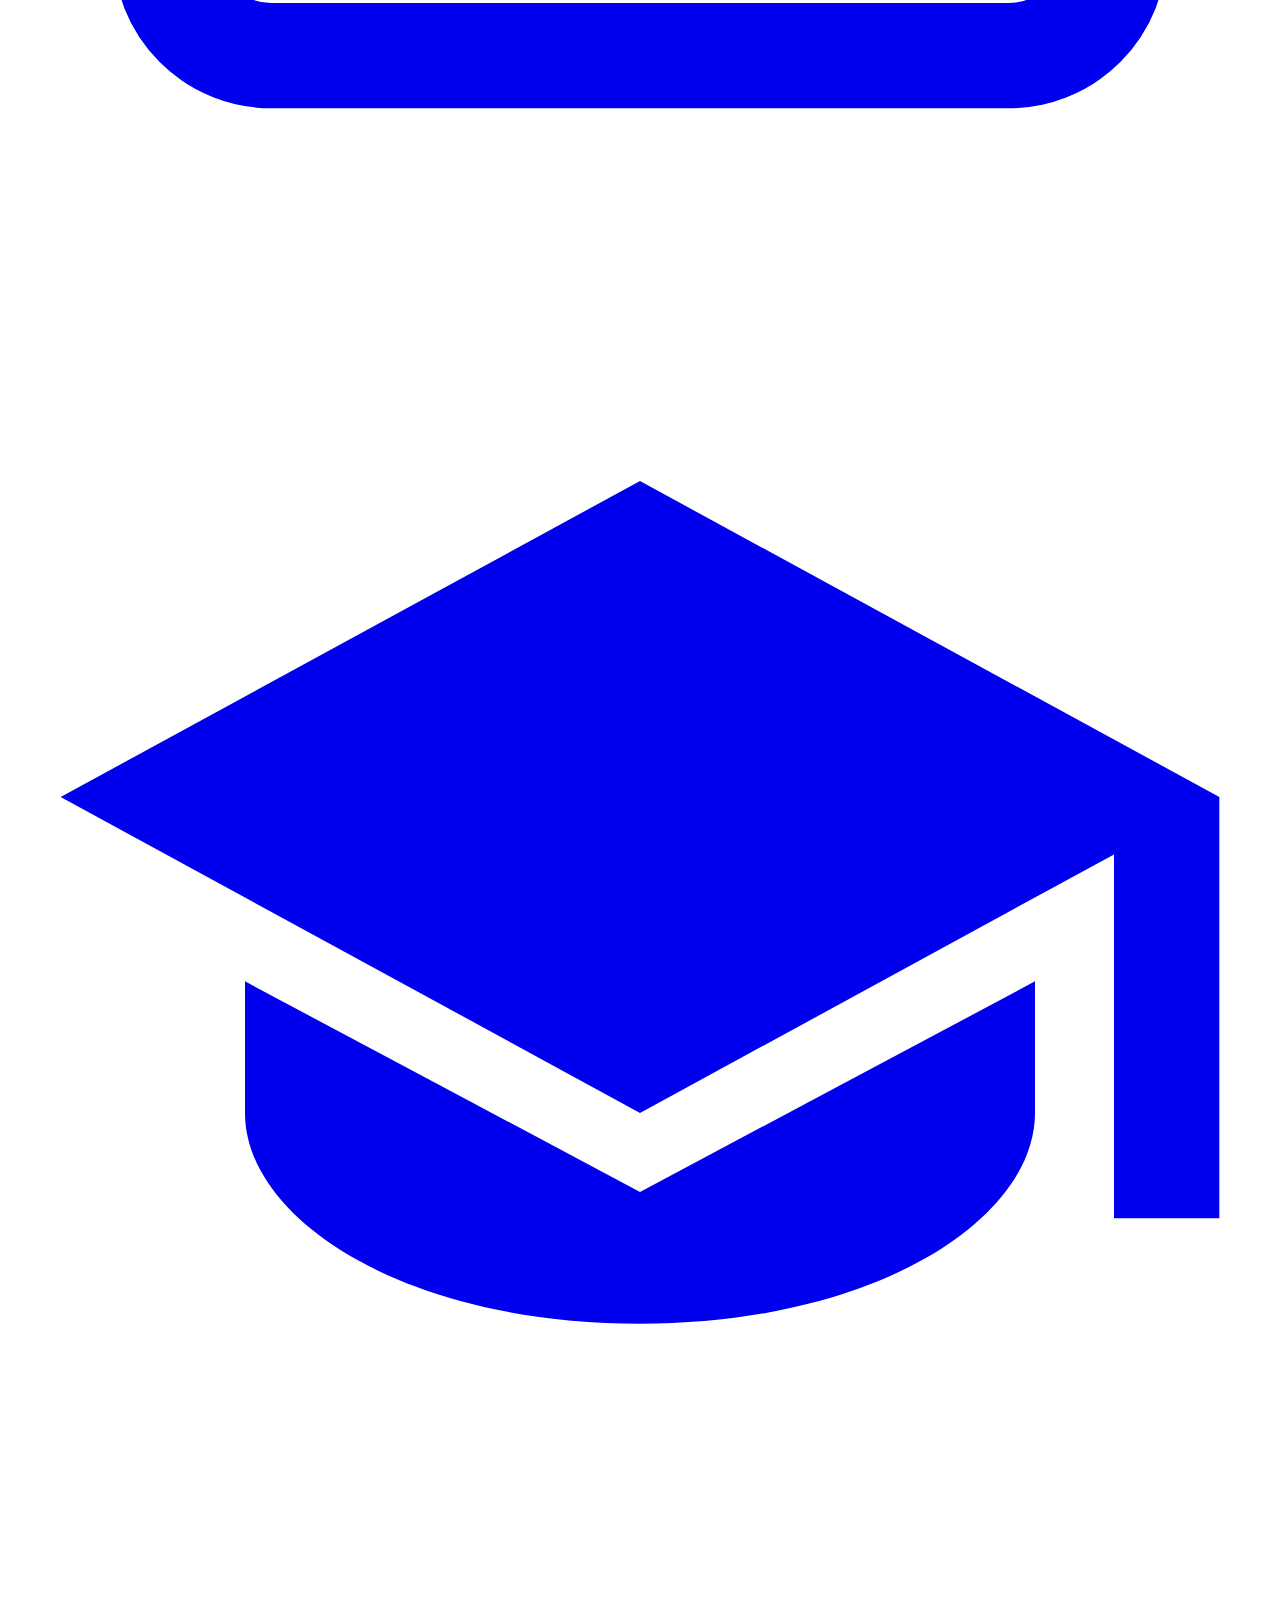
==== commit b9e76f39: "Add files via upload" ====
--- a/css/index.html
+++ b/css/index.html
@@ -1,550 +1,409 @@
-<!DOCTYPE HTML>
+<!DOCTYPE html>
 <html lang="en">
-  <head>
-    <meta charset="UTF-8">
-    <meta name="viewport" content="width=device-width, initial-scale=1">
-    <title>Sally Khaidem</title>
-    <link rel="icon" href="images/sangai.png" type="image/x-icon">
-    
-    <!-- Google Fonts -->
-    <link href="https://fonts.googleapis.com/css2?family=Inter:wght@400;600;700&display=swap" rel="stylesheet">
-    <link href="https://fonts.googleapis.com/css2?family=Noto+Sans+Meetei+Mayek&display=swap" rel="stylesheet">
-    <link href="https://fonts.googleapis.com/css2?family=Noto+Sans+Devanagari&display=swap" rel="stylesheet">
-    <link href="https://fonts.googleapis.com/css2?family=Noto+Sans+Bengali&display=swap" rel="stylesheet">
-
-    <style>
-      :root {
-        --primary-color: #1b1f23;
-        --accent-color: #3e90ff;
-        --bg-light: #E8F5E9;
-        --text-dark: #24292e;
-        --text-light: #6a737d;
-      }
-      * {
-        box-sizing: border-box;
-        margin: 0;
-        padding: 0;
-      }
-      body {
-        position: relative;
-        font-family: 'Inter', sans-serif;
-        background-color: var(--bg-light);
-        color: var(--text-dark);
-        line-height: 1.6;
-        padding: 20px;
-      }
-
-      /* --- Watermark --- */
-      .watermark {
-        position: fixed;
-        top: 50%;
-        left: 50%;
-        width: 400px;        /* 🔧 change size */
-        height: 400px;       /* 🔧 change size */
-        background: url("images/sangai.png") no-repeat center;
-        background-size: contain;
-        opacity: 0.2;       /* 🔧 change transparency */
-        transform: translate(-50%, -50%);
-        z-index: -1;         /* keep behind content */
-        pointer-events: none;
-      }
-
-      .container {
-        max-width: 1000px;
-        width: 100%;
-        margin: 0 auto;
-      }
-      header {
-        display: flex;
-        align-items: center;
-        gap: 20px;
-        background: rgba(238, 238, 238, 0.15); /* 🔧 header transparency */
-        padding: 20px;
-        border-radius: 12px;
-        box-shadow: 0 4px 12px rgba(0,0,0,0.05);
-        margin-bottom: 30px;
-      }
-      header img {
-        width: 160px;
-        height:160px;
-        border-radius: 50%;
-        object-fit: cover;
-        transition: transform 0.3s;
-        box-shadow: 0 4px 12px rgba(0, 0, 0, 1);
-      }
-      header img:hover {
-        transform: scale(1.1);
-      }
-      header .info {
-        flex: 1;
-      }
-      .name {
-        font-size: 2rem;
-        font-weight: 700;
-        color: var(--primary-color);
-      }
-      .subtitle {
-        margin-top: 8px;
-        color: var(--text-light);
-      }
-      .links {
-        margin-top: 12px;
-      }
-      .links a {
-        text-decoration: none;
-        color: var(--accent-color);
-        font-weight: 600;
-        margin-right: 12px;
-      }
-
-      /* --- Transparent sections --- */
-      section {
-        background: rgba(249, 249, 249, 0.1); /* 🔧 section transparency */
-        padding: 20px;
-        border-radius: 12px;
-        box-shadow: 0 4px 12px rgba(0,0,0,0.05);
-        margin-bottom: 30px;
-      }
-      h2 {
-        font-size: 1.5rem;
-        margin-bottom: 10px;
-        color: var(--primary-color);
-      }
-
-      .project {
-        display: flex;
-        gap: 16px;
-        padding: 16px;
-        border-radius: 8px;
-        background: rgba(249, 249, 249, 0.1); /* 🔧 project box transparency */
-        transition: background 0.3s;
-      }
-      .project:hover {
-        background: rgba(229, 229, 229, 0.1);
-      }
-      .project video,
-      .project img {
-        width: 160px;
-        border-radius: 8px;
-        object-fit: cover;
-      }
-      .project-content {
-        flex: 1;
-      }
-      .project-content .papertitle {
-        font-size: 1.1rem;
-        font-weight: 600;
-        color: var(--accent-color);
-        text-decoration: none;
-      }
-      .project-content p {
-        margin-top: 8px;
-        color: var(--text-dark);
-      }
-      .project-content a {
-        color: var(--accent-color);
-        text-decoration: none;
-      }
-
-      @media (max-width: 600px) {
-        header {
-          flex-direction: column;
-          text-align: center;
-        }
-        .project {
-          flex-direction: column;
-          align-items: center;
-        }
-      }
-
-      section p {
-        text-align: justify;
-      }
-      .name-box {
-        background: rgba(240, 244, 255, 0.1); /* 🔧 name box transparency */
-        padding: 20px;
-        border-radius: 12px;
-        box-shadow: 0 4px 12px rgba(0, 0, 0, 0.1);
-      }
-    </style>
-  </head>
-  <body>
-    <!-- Watermark -->
-    <div class="watermark"></div>
-<div class="container">
-  <header>
-    <img src="images/sally.jpeg" alt="Sally Khaidem">
-
-    <div class="info name-box" style="text-align:center;">
-
-      <p class="name">
-        Sally Khaidem
-        <span class="name-mtk" lang="mni-Mtei">(ꯁꯥꯂꯤ ꯈꯥꯏꯗꯦꯝ)</span>
+<head>
+  <meta charset="UTF-8">
+  <meta name="viewport" content="width=device-width, initial-scale=1">
+  <title>Visual Sensing for Intelligent Perception</title>
+  <meta name="description" content="I am a PhD researcher at IIT Madras working on event-based vision, computational imaging and neural rendering.">
+  <link rel="icon" href="images/sangai.png" type="image/x-icon">
+  <script>document.documentElement.classList.add("js");</script>
+
+  <link href="https://fonts.googleapis.com/css2?family=Noto+Sans+Meetei+Mayek&family=Noto+Sans+Bengali&family=Noto+Sans+Devanagari&display=swap" rel="stylesheet">
+  <link rel="stylesheet" href="css/style.css">
+  <link rel="stylesheet" href="css/components.css">
+  <link rel="stylesheet" href="css/responsive.css">
+
+  <style>
+    /* ----------------------------------------------------------
+       Page-specific additions (kept minimal; everything else
+       comes from style.css / components.css / responsive.css)
+    ---------------------------------------------------------- */
+
+    .hero-name{
+      font-size: 1.05rem;
+      font-weight: 600;
+      color: var(--text-secondary);
+      letter-spacing: .02em;
+    }
+
+    .hero-name-plate{
+      display: flex;
+      flex-wrap: wrap;
+      align-items: baseline;
+      gap: .7rem;
+      margin-bottom: 1rem;
+    }
+    .hero-name-plate .name-en{
+      font-size: 1.7rem;
+      font-weight: 700;
+      color: var(--text-primary);
+      letter-spacing: -.01em;
+    }
+    .hero-name-plate .name-script{
+      font-size: .85rem;
+      font-weight: 400;
+      letter-spacing: normal;
+      color: var(--text-secondary);
+      opacity: .55;
+    }
+    .hero-name-plate [lang="mni-Mtei"]{ font-family: 'Noto Sans Meetei Mayek', sans-serif; }
+    .hero-name-plate [lang="bn"]{ font-family: 'Noto Sans Bengali', sans-serif; }
+    .hero-name-plate [lang="hi"]{ font-family: 'Noto Sans Devanagari', sans-serif; }
+    @media (max-width:1024px){
+      .hero-name-plate{ justify-content: center; }
+    }
+
+    .pipeline{
+      display:flex;
+      align-items:center;
+      flex-wrap:wrap;
+      gap: 1rem;
+      margin-top: 3rem;
+    }
+    .pipeline-step{
+      color: var(--text-primary);
+      font-weight: 600;
+      font-size: .95rem;
+    }
+    .pipeline-arrow{
+      color: var(--accent);
+      font-weight: 400;
+    }
+
+    .publication-links a{
+      font-size: .9rem;
+      font-weight: 600;
+    }
+    .publication-links span.sep{
+      color: var(--text-secondary);
+      opacity: .5;
+    }
+
+    .current-research-list{
+      display:flex;
+      flex-direction:column;
+      gap: 1.75rem;
+    }
+    .current-research-item h3{
+      margin-bottom: .35rem;
+    }
+    .current-research-item p{
+      max-width: none;
+    }
+
+    @media (max-width:1024px){
+      .pipeline{ gap:.6rem; }
+      .pipeline-step{ font-size:.85rem; }
+    }
+  </style>
+</head>
+<body>
+
+  <div class="watermark"></div>
+
+  <!-- ============================================================
+       NAVIGATION
+  ============================================================ -->
+  <header class="navbar">
+    <div class="nav-container">
+      <a href="index.html" class="logo"><img src="images/sangai.png" alt="Sally Khaidem"></a>
+
+      <nav class="nav-links">
+        <a href="index.html">Home</a>
+        <a href="research.html">Research</a>
+        <a href="publications.html">Publications</a>
+        <a href="projects.html">Projects</a>
+        <a href="biography.html">Biography</a>
+        <a href="images/cv.pdf" target="_blank" rel="noopener">CV</a>
+      </nav>
+
+      <div class="menu-toggle" role="button" aria-label="Toggle menu" aria-expanded="false" tabindex="0">&#9776;</div>
+    </div>
+  </header>
+
+  <!-- ============================================================
+       HERO
+  ============================================================ -->
+  <section class="hero">
+    <div class="container grid grid-center">
+
+      <div class="col-4 flex-center">
+        <div class="hero-photo">
+          <img src="images/sally.jpeg" alt="Portrait of Sally Khaidem">
+        </div>
+      </div>
+
+      <div class="col-8 hero-content">
+        <h1 class="hero-name-plate">
+          <span class="name-en">Sally Khaidem</span>
+          <span class="name-script" lang="mni-Mtei">ꯁꯥꯂꯤ ꯈꯥꯏꯗꯦꯝ</span>
+          <span class="name-script" lang="bn">শেলী খাইদেম</span>
+          <span class="name-script" lang="hi">शेली खाइदेम</span>
+        </h1>
+
+        <p class="hero-description">
+          I develop computational methods that take visual data from capture through to understanding by combining novel sensing modalities with computer vision algorithms for robust perception in challenging real-world environments.
+        </p>
+
+        <p class="hero-affiliation">
+          PhD Candidate, Department of Electrical Engineering<br>
+          Indian Institute of Technology Madras
+        </p>
+
+        <div class="button-group">
+          <a href="mailto:khaidemsally@gmail.com" class="icon-link" aria-label="Email" title="Email">
+            <svg viewBox="0 0 24 24" fill="none" stroke="currentColor" stroke-width="2" stroke-linecap="round" stroke-linejoin="round"><rect x="3" y="5" width="18" height="14" rx="2"></rect><path d="m3 7 9 6 9-6"></path></svg>
+          </a>
+          <a href="https://scholar.google.com/citations?user=jx_fc4YAAAAJ&hl=en&authuser=1" class="icon-link" target="_blank" rel="noopener" aria-label="Google Scholar" title="Google Scholar">
+            <svg viewBox="0 0 24 24" fill="currentColor"><path d="M12 3 1 9l11 6 9-4.91V17h2V9L12 3zm0 13.5L4.5 12.5V15c0 2 3 4 7.5 4s7.5-2 7.5-4v-2.5L12 16.5z"></path></svg>
+          </a>
+          <a href="https://github.com/sKhaidem" class="icon-link" target="_blank" rel="noopener" aria-label="GitHub" title="GitHub">
+            <svg viewBox="0 0 24 24" fill="currentColor"><path d="M12 .5C5.73.5.5 5.73.5 12c0 5.08 3.29 9.39 7.86 10.91.57.1.78-.25.78-.55 0-.27-.01-1.16-.02-2.11-3.2.7-3.88-1.36-3.88-1.36-.53-1.34-1.29-1.7-1.29-1.7-1.05-.72.08-.71.08-.71 1.17.08 1.78 1.2 1.78 1.2 1.03 1.77 2.71 1.26 3.37.96.1-.75.4-1.26.73-1.55-2.55-.29-5.24-1.28-5.24-5.68 0-1.26.45-2.29 1.19-3.09-.12-.29-.52-1.47.11-3.06 0 0 .97-.31 3.18 1.18a11.05 11.05 0 0 1 5.79 0c2.2-1.49 3.18-1.18 3.18-1.18.63 1.59.23 2.77.11 3.06.74.8 1.19 1.83 1.19 3.09 0 4.41-2.69 5.38-5.25 5.67.41.36.78 1.06.78 2.15 0 1.55-.01 2.8-.01 3.18 0 .3.2.66.79.55C20.71 21.38 24 17.08 24 12c0-6.27-5.23-11.5-12-11.5Z"></path></svg>
+          </a>
+          <a href="https://www.linkedin.com/in/sally-khaidem-7914b257/" class="icon-link" target="_blank" rel="noopener" aria-label="LinkedIn" title="LinkedIn">
+            <svg viewBox="0 0 24 24" fill="currentColor"><path d="M20.45 20.45h-3.55v-5.57c0-1.33-.02-3.04-1.85-3.04-1.85 0-2.14 1.45-2.14 2.94v5.67H9.36V9h3.41v1.56h.05c.48-.9 1.64-1.85 3.37-1.85 3.6 0 4.27 2.37 4.27 5.45v6.29zM5.34 7.43a2.06 2.06 0 1 1 0-4.12 2.06 2.06 0 0 1 0 4.12zM7.12 20.45H3.56V9h3.56v11.45z"></path></svg>
+          </a>
+          <a href="images/cv.pdf" class="icon-link" target="_blank" rel="noopener" aria-label="CV" title="CV">
+            <svg viewBox="0 0 24 24" fill="none" stroke="currentColor" stroke-width="2" stroke-linecap="round" stroke-linejoin="round"><path d="M14 2H6a2 2 0 0 0-2 2v16a2 2 0 0 0 2 2h12a2 2 0 0 0 2-2V8z"></path><path d="M14 2v6h6"></path><line x1="8" y1="13" x2="16" y2="13"></line><line x1="8" y1="17" x2="16" y2="17"></line></svg>
+          </a>
+        </div>
+      </div>
+
+    </div>
+  </section>
+
+  <!-- ============================================================
+       RESEARCH VISION
+  ============================================================ -->
+  <section id="research-vision">
+    <div class="container fade-up">
+
+      <div class="section-header">
+        <p class="section-eyebrow" style="color:var(--accent); font-weight:600; margin-bottom:.75rem;">Research Vision</p>
+        <h2 class="section-title">From Capture to Understanding: Visual Sensing for Intelligent Perception</h2>
+      </div>
+
+      <div class="tag-group">
+        <span class="tag">Event-Based Vision</span>
+        <span class="tag">Computational Imaging</span>
+        <span class="tag">Neural Rendering</span>
+        <span class="tag">3D Gaussian Splatting</span>
+        <span class="tag">Vision Foundation Models</span>
+      </div>
+
+      <p class="reading" style="margin-top:2rem;">
+        My research explores the complete visual information pipeline, from image capture and
+        representation to reconstruction, neural rendering and scene understanding. By combining
+        novel sensing modalities with learning-based computer vision, I develop computational
+        methods for robust visual perception in challenging real-world environments.
       </p>
 
-      <div style="display:flex; justify-content:center; flex-wrap:wrap; gap:10px; margin-top:4px;">
-        <p class="name-ben" lang="bn">শেলী খাইদেম</p>
-        <p class="name-dev" lang="hi">शेली खाइदेम</p>
-      </div>
-
-      <!-- Position -->
-      <p class="subtitle">
-        Department of Electrical Engineering, Indian Institute of Technology Madras
-      </p>
-
-      <div class="links">
-        <a href="mailto:khaidemsally@gmail.com">Email</a>
-        <a href="https://scholar.google.com/citations?user=jx_fc4YAAAAJ&hl=en&authuser=1">Scholar</a>
-        <a href="https://www.linkedin.com/in/sally-khaidem-7914b257/">LinkedIn</a>
-        <a href="https://orcid.org/my-orcid?orcid=0000-0001-5262-6724">ORCID</a>
-        <a href="https://raw.githubusercontent.com/sKhaidem/sallykhaidem.github.io/main/images/CV.pdf" target="_blank" rel="noopener">CV</a>
-      </div>
-
-    </div>
-  </header>
-
-    
-<section id="research-vision">
-  <h2>Research Vision</h2>
-
-  <h3 class="vision-title" style="font-size:1.25rem; font-weight:600; color:var(--primary-color); margin-top:8px; margin-bottom:8px;">
-    From Capture to Understanding: Novel Visual Sensing for Intelligent Perception
-  </h3>
-
-  <div class="vision-tags" style="display:flex; flex-wrap:wrap; gap:8px; margin-bottom:20px;">
-    <span style="background:rgba(62,144,255,0.1); color:var(--accent-color); padding:4px 12px; border-radius:20px; font-size:0.85rem; font-weight:600;">Event-Based Vision</span>
-    <span style="background:rgba(62,144,255,0.1); color:var(--accent-color); padding:4px 12px; border-radius:20px; font-size:0.85rem; font-weight:600;">Computational Imaging</span>
-    <span style="background:rgba(62,144,255,0.1); color:var(--accent-color); padding:4px 12px; border-radius:20px; font-size:0.85rem; font-weight:600;">Neural Rendering</span>
-    <span style="background:rgba(62,144,255,0.1); color:var(--accent-color); padding:4px 12px; border-radius:20px; font-size:0.85rem; font-weight:600;">3D Gaussian Splatting</span>
-    <span style="background:rgba(62,144,255,0.1); color:var(--accent-color); padding:4px 12px; border-radius:20px; font-size:0.85rem; font-weight:600;">Vision Foundation Models</span>
-  </div>
-
-  <p style="line-height:1.7;">
-    My research explores the complete visual information pipeline, from image capture and
-    representation to reconstruction, neural rendering and scene understanding. By combining
-    novel sensing modalities with learning-based computer vision, I develop computational
-    methods for robust visual perception in challenging real-world environments.
-  </p>
-</section>
-
-
-<section id="about">
-  <h2>Biography</h2>
-
-  <p>
-    I am a Ph.D. Research Scholar in the Computational Imaging Lab, Department of Electrical Engineering, Indian Institute of Technology Madras, where I am co-advised by
-    <a href="https://sites.google.com/view/sharmamansi" target="_blank">Dr. Mansi Sharma</a>
-    and
-    <a href="https://www.ee.iitm.ac.in/kmitra/" target="_blank">Prof. Kaushik Mitra</a>.
-    Prior to joining IIT Madras, I received my M.Tech. in VLSI and Embedded Systems from the National Institute of Technology Manipur and my B.E. in Electronics and Communication Engineering from B.M.S. College of Engineering, Bengaluru.
-  </p>
-
-<p style="margin-top:12px;">
-  I will complete my Ph.D. in 2026 and am interested in postdoctoral and industrial research opportunities in computer vision, computational imaging and intelligent visual perception.
-</p>
-
-  <p style="margin-top:12px;">
-    Beyond research, I enjoy reading novels, photography, outdoor activities and exploring new places and cultures.
-  </p>
-</section>
-
-
-<section id="experience">
-  <h2>Research &amp; Industrial Experience</h2>
-
-  <div class="project">
-    <div class="project-content">
-      <span class="papertitle">Project Technical Support</span>
-      <p>IIT Madras &amp; ICMR&ndash;National Institute of Epidemiology (ICMR-NIE)</p>
-      <p><em>Feb 2026 &ndash; Present</em></p>
-      <p>Contributing to an interdisciplinary research project on drone-based digital imaging for automated wildlife monitoring. Developing learning-based multimodal computer vision algorithms using synchronized RGB and thermal imagery for robust aerial detection, population counting and behavioural monitoring of Indian Flying Fox colonies.</p>
-    </div>
-  </div>
-
-  <div class="project">
-    <div class="project-content">
-      <span class="papertitle">PrePARe PhD Intern</span>
-      <p>Samsung Research Institute Bangalore (SRIB)</p>
-      <p><em>Jul 2025 &ndash; Jan 2026</em></p>
-      <p>Designed and developed a video foundation model for video panoptic segmentation, enabling robust spatio-temporal scene understanding across diverse visual environments.</p>
-    </div>
-  </div>
-
-</section>
-
-<section id="awards">
-  <h2>Honours &amp; Awards</h2>
-  <div class="project">
-    <div class="project-content">
-      <p>ANRF International Travel Support (ITS) Grant, 2025</p>
-      <p>Institute Half-Time Research Assistantship (HTRA), IIT Madras (2020&ndash;2025)</p>
-      <p>First Rank, M.Tech. in VLSI &amp; Embedded Systems, National Institute of Technology Manipur</p>
-      <p>Qualified Graduate Aptitude Test in Engineering (GATE), Electronics &amp; Communication Engineering, 2019 and 2020</p>
-    </div>
-  </div>
-</section>
-
-
-<!--
-  SELECTED RESEARCH PROJECTS SECTION
-  Drop this in after "Skills" and before "Journals" (or wherever fits best).
-  Reuses your existing section / project / papertitle classes — no new CSS needed.
-  Links left as "#" placeholders — swap in paper/venue/demo links later.
--->
-
-<section id="projects">
-  <h2>Selected Research Projects</h2>
-
-  <h3 class="vision-title" style="font-size:1.15rem; margin-top:6px; margin-bottom:10px;">Learning-Based Event Vision</h3>
-
-  <div class="project">
-    <div class="project-content">
-      <span class="papertitle">Video Semantic Segmentation using Event Cameras</span>
-      <p><em>Mar 2026 &ndash; Ongoing</em></p>
-      <p>Investigating learning-based methods for event-driven semantic segmentation of dynamic video scenes.</p>
-    </div>
-  </div>
-
-  <div class="project">
-    <div class="project-content">
-      <span class="papertitle"><a href="#">Towards Efficient Neuromorphic Data Processing</a></span>
-      <p><em>Nov 2024 &ndash; Mar 2025 &middot; VCIP 2025</em></p>
-      <p>Developed a lossless event compression framework using a voxelized Super Binary Map and Temporal Event Vector with context-adaptive entropy coding.</p>
-    </div>
-  </div>
-
-  <div class="project">
-    <div class="project-content">
-      <span class="papertitle"><a href="#">NeuReCon: Intensity Image Reconstruction from Event Cameras</a></span>
-      <p><em>Jan 2024 &ndash; Nov 2024 &middot; JEI 2025</em></p>
-      <p>Developed a context-guided recurrent neural network (FastDynamicNet) for efficient event-to-image reconstruction from asynchronous event streams.</p>
-    </div>
-  </div>
-
-  <div class="project">
-    <div class="project-content">
-      <span class="papertitle"><a href="#">Neuromorphic Vision Data Compression using Deep Belief Networks</a></span>
-      <p><em>Feb 2023 &ndash; Aug 2023 &middot; ICVGIP 2023</em></p>
-      <p>Proposed a learning-based lossless compression framework for neuromorphic event streams using spatio-temporal representations and entropy coding.</p>
-    </div>
-  </div>
-
-
-  <h3 class="vision-title" style="font-size:1.15rem; margin-top:20px; margin-bottom:10px;">Neural Rendering &amp; 3D Scene Understanding</h3>
-
-  <div class="project">
-    <div class="project-content">
-      <span class="papertitle">Event-Guided Novel View Synthesis and 4D Panoptic Segmentation</span>
-      <p><em>Jan 2026 &ndash; Ongoing</em></p>
-      <p>Investigating event-guided NeRF and 3D Gaussian Splatting for novel view synthesis and dynamic scene understanding with panoptic segmentation.</p>
-    </div>
-  </div>
-
-  <div class="project">
-    <div class="project-content">
-      <span class="papertitle">Video Panoptic Segmentation</span>
-      <p><em>Jul 2025 &ndash; Jan 2026 &middot; Samsung Research Internship</em></p>
-      <p>Developed a VideoMAE-based foundation model for depth estimation and video panoptic segmentation for robust spatio-temporal scene understanding.</p>
-    </div>
-  </div>
-
-  <div class="project">
-    <div class="project-content">
-      <span class="papertitle"><a href="#">Event-Guided Deblurring and HDR Novel View Synthesis</a></span>
-      <p><em>Nov 2024 &ndash; Jun 2025 &middot; IEEE Access 2025</em></p>
-      <p>Developed an event-guided framework for image deblurring and HDR novel view synthesis using NeRF and 3D Gaussian Splatting.</p>
-    </div>
-  </div>
-
-
-  <h3 class="vision-title" style="font-size:1.15rem; margin-top:20px; margin-bottom:10px;">Computational Light-Field Imaging</h3>
-
-  <div class="project">
-    <div class="project-content">
-      <span class="papertitle"><a href="#">Scalable Compression for Auto-Stereoscopic Light-Field Displays</a></span>
-      <p><em>Jul 2024 &ndash; Nov 2024 &middot; BMVC 2024</em></p>
-      <p>Developed a learning-based compression framework for layered light-field displays using Deep Belief Networks and H.265 encoding.</p>
-    </div>
-  </div>
-
-  <div class="project">
-    <div class="project-content">
-      <span class="papertitle"><a href="#">HDR Light-Field Compression using Convolutional Autoencoders</a></span>
-      <p><em>Jul 2024 &ndash; Nov 2024 &middot; CICT 2024</em></p>
-      <p>Developed a convolutional autoencoder with 4D-DCT perceptual encoding for efficient HDR light-field compression.</p>
-    </div>
-  </div>
-
-  <div class="project">
-    <div class="project-content">
-      <span class="papertitle"><a href="#">Dynamic Mode Decomposition for Dynamic Light-Field Encoding</a></span>
-      <p><em>Dec 2022 &ndash; Mar 2023 &middot; CVPR Workshop 2023</em></p>
-      <p>Developed a dynamic light-field codec using coded-aperture acquisition, Dynamic Mode Decomposition and HEVC compression.</p>
-    </div>
-  </div>
-
-  <div class="project">
-    <div class="project-content">
-      <span class="papertitle"><a href="#">Coding and Streaming of Real-World Light Fields using Focal Stacks</a></span>
-      <p><em>Jan 2022 &ndash; Aug 2022 &middot; PRL 2022</em></p>
-      <p>Developed tensor decomposition techniques for efficient coding and streaming of real-world light fields from focal stacks.</p>
-    </div>
-  </div>
-
-  <div class="project">
-    <div class="project-content">
-      <span class="papertitle"><a href="#">Compression of Dynamic Light Fields using Coded-Aperture Cameras</a></span>
-      <p><em>Nov 2020 &ndash; Mar 2021 &middot; IC3D 2021</em></p>
-      <p>Developed a real-time light-field compression pipeline using tensor sketching, vector quantization and HEVC encoding.</p>
-    </div>
-  </div>
-
-</section>
-  
-  
-<section>
-<h2>Journals</h2>
-
-<div class="project">
-  <div class="media">
-    <img src="images/jei2026.png" alt="Journal of Electronic Imaging paper thumbnail" style="width:160px; border-radius:8px; object-fit:cover;">
-  </div>
-
-  <div class="project-content">
-    <span class="papertitle">
-      Hybrid Lightweight Encryption Framework for Light Field Displays Using CNN-Based Multiplicative Layer Encoding and HIGHT–HMAC-SHA256 Scheme
-    </span>
-
-    <p><strong>S. Khaidem</strong>, M. Sharma and A. Singh</p>
-
-    <p><em>Journal of Electronic Imaging</em>, 2026.</p>
-  </div>
-</div>
-        
-        <div class="project">
-  <div class="media">
-    <img src="images/access.png" alt="Paper thumbnail" style="width:160px; border-radius:8px; object-fit:cover;">
-  </div>
-  <div class="project-content">
-    <span class="papertitle">Blur to Brilliance: Neuromorphic Data Guided Deblurring and HDR Novel View Synthesis</span>
-    <p><strong>S. Khaidem</strong>, A. Nandakumar, M. Sharma and K. Mitra</p>
-    <p><em>IEEE Access</em> 2025</p>
-  </div>
-</div>
-        
-        <div class="project">
-  <div class="media">
-    <img src="images/JEI.png" alt="Paper thumbnail" style="width:160px; border-radius:8px; object-fit:cover;">
-  </div>
-  <div class="project-content">
-    <span class="papertitle">Lightweight and High-Speed Contextual Intensity Image Reconstruction from Event-Based Sensors with Adaptive FastDynamicNet</span>
-    <p><strong>S. Khaidem</strong>, R. Jangid and M. Sharma.</p>
-    <p><em>Journal of Electronic Imaging</em> 2025</p>
-  </div>
-</div>
-  
-        <div class="project">
-  <div class="media">
-    <img src="images/prl.gif" alt="Paper thumbnail" style="width:160px; border-radius:8px; object-fit:cover;">
-  </div>
-  <div class="project-content">
-    <span class="papertitle">A Hybrid Tucker-VQ Tensor Sketch Decomposition Model for Coding and Streaming Real World Light Fields Using Stack of Differently Focused Images</span>
-    <p>J. Ravishankar, M. Sharma, and <strong>S. Khaidem</strong></p>
-    <p><em>Pattern Recognition Letters</em> 2022</p>
-  </div>
-</div>
-
-        <div class="project">
-  <div class="media">
-    <img src="images/jardcs.gif" alt="Paper thumbnail" style="width:160px; border-radius:8px; object-fit:cover;">
-  </div>
-  <div class="project-content">
-    <span class="papertitle">Detection and Removal of Impulse Noise from Colour Image Using Lagrange Interpolation and Centre Weighted Vector Median Filter</span>
-    <p><strong>S. Khaidem</strong>, P. Keisham, S. Loitongbam, M. Khumanthem</p>
-    <p><em>Journal of Advanced Research in Dynamical and Control Systems</em> 2020</p>
-  </div>
-</div>
-      </section>
-        
-      <section>
-        <h2>Conferences</h2>
-        <div class="project">
-  <div class="media">
-    <img src="images/vcip.png" alt="Paper thumbnail" style="width:160px; border-radius:8px; object-fit:cover;">
-  </div>
-  <div class="project-content">
-    <span class="papertitle">Towards Efficient Neuromorphic Data Processing: A Novel Representation with Lossless Spatio-Temporal Compression</span>
-    <p><strong>S. Khaidem</strong>, A. Dharmaraj and M. Sharma
-    <p><em>International Conference on Visual Communications and Image Processing (VCIP), Klagenfurt, Austria</em> 2025</p>
-  </div>
-</div>
-    <div class="project">
-  <div class="media">
-    <img src="images/iceta.gif" alt="Paper thumbnail" style="width:160px; border-radius:8px; object-fit:cover;">
-  </div>
-  <div class="project-content">
-    <span class="papertitle">High Resolution Multi-exposure Stereo Event-Intensity-Depth Database of Natural Scenes</span>
-    <p><strong>S. Khaidem</strong>, R. Choudhary, M. Sharma, and B. Sankaranarayanan
-    <p><em>IEEE International Conference on Emerging Technologies and Applications (ICETA), IIITM Gwalior</em> 2025</p>
-  </div>
-</div>
-        
-    <div class="project">
-    <div class="media">
-      <img src="images/CICT.gif" alt="" style="width:160px; border-radius:8px; object-fit:cover;">
-    </div>
-    <div class="project-content">
-      <span class="papertitle">An Integrated Representation & Compression Scheme Based on Convolutional Autoencoders with 4D-DCT Perceptual Encoding for High Dynamic Range Light Fields</span>
-      <p><strong>S. Khaidem</strong> and M. Sharma</p>
-      <p><em>IEEE 8th International Conference on Information and Communication Technology (CICT), IIIT Allahabad</em> 2024</p>
-    </div>
-  </div>
-
-    <div class="project">
-    <div class="media">
-      <img src="images/BMVC.png" alt="" style="width:160px; border-radius:8px; object-fit:cover;">
-    </div>
-    <div class="project-content">
-      <span class="papertitle">A Deep Belief Network Approach to Scalable Compression of Light Field Data for Auto-Stereoscopic Displays</span>
-      <p><strong>S. Khaidem</strong> and M. Sharma</p>
-      <p><em>35th British Machine Vision Conference (BMVC), Glasgow, UK</em> 2024</p>
-    </div>
-  </div>
-
-<div class="project">
-  <div class="media">
-    <img src="images/ICVGIP.png" alt="" style="width:160px; border-radius:8px; object-fit:cover;">
-  </div>
-  <div class="project-content">
-    <span class="papertitle">A Novel Approach for Neuromorphic Vision Data Compression Based on Deep Belief Network</span>
-    <p><strong>S. Khaidem</strong>, A. Nevatia, and M. Sharma</p>
-    <p><em>Indian Conference on Computer Vision, Graphics and Image Processing (ICVGIP), IIT Ropar</em> 2023</p>
-  </div>
-</div>
-
-<div class="project">
-  <div class="media">
-    <img src="images/CVPRW.gif" alt="" style="width:160px; border-radius:8px; object-fit:cover;">
-  </div>
-  <div class="project-content">
-    <span class="papertitle">A Data-Driven Approach based on Dynamic Mode Decomposition for Efficient Encoding of Dynamic Light Fields</span>
-    <p>J. Ravishankar, <strong>S. Khaidem</strong>, and M. Sharma</p>
-    <p><em>IEEE/CVF Conference on Computer Vision and Pattern Recognition Workshop (CVPRW), Vancouver, Canada</em> 2023</p>
-  </div>
-</div>
-
-<div class="project">
-  <div class="media">
-    <img src="images/IC3D.gif" alt="" style="width:160px; border-radius:8px; object-fit:cover;">
-  </div>
-  <div class="project-content">
-    <span class="papertitle">A Novel Compression Scheme Based on Hybrid Tucker-Vector Quantization via Tensor Sketching for Dynamic Light Fields Acquired Through Coded Aperture Camera</span>
-    <p>J. Ravishankar, M. Sharma, and <strong>S. Khaidem</strong></p>
-    <p><em>International Conference on 3D Immersion (IC3D), Brussels, Belgium</em> 2021</p>
-  </div>
-</div>
-        
-      </section>
-    </div>
-  </body>
+      <div class="pipeline">
+        <span class="pipeline-step">Capture</span>
+        <span class="pipeline-arrow">&rarr;</span>
+        <span class="pipeline-step">Representation</span>
+        <span class="pipeline-arrow">&rarr;</span>
+        <span class="pipeline-step">Compression</span>
+        <span class="pipeline-arrow">&rarr;</span>
+        <span class="pipeline-step">Reconstruction</span>
+        <span class="pipeline-arrow">&rarr;</span>
+        <span class="pipeline-step">Rendering</span>
+        <span class="pipeline-arrow">&rarr;</span>
+        <span class="pipeline-step">Understanding</span>
+      </div>
+
+    </div>
+  </section>
+
+  <!-- ============================================================
+       RESEARCH THEMES
+  ============================================================ -->
+  <section id="research-themes">
+    <div class="container fade-up">
+
+      <div class="section-header">
+        <p class="section-eyebrow" style="color:var(--accent); font-weight:600; margin-bottom:.75rem;">Research Themes</p>
+        <h2 class="section-title">Problems I work on</h2>
+        <p class="section-subtitle">Four connected research problems, spanning sensing to scene understanding.</p>
+      </div>
+
+      <div class="card-grid">
+
+        <div class="theme-card glass-card">
+          <h3>Novel Visual Sensing</h3>
+          <p>Conventional cameras struggle under motion blur, low light and high dynamic range. I work on event cameras and hybrid sensing modalities that capture visual information conventional sensors miss.</p>
+        </div>
+
+        <div class="theme-card glass-card">
+          <h3>Computational Imaging</h3>
+          <p>Raw sensor data is rarely usable directly. I design representations and reconstruction pipelines that recover high-quality visual signals from sparse, noisy or unconventional capture.</p>
+        </div>
+
+        <div class="theme-card glass-card">
+          <h3>Neural Rendering</h3>
+          <p>Turning captured and reconstructed data into renderable 3D scenes. I work with NeRF and 3D Gaussian Splatting to synthesize novel views, guided by event and multimodal cues.</p>
+        </div>
+
+        <div class="theme-card glass-card">
+          <h3>Intelligent Visual Perception</h3>
+          <p>The end goal of the pipeline is understanding. I study how vision foundation models and learned representations support robust, generalizable scene understanding.</p>
+        </div>
+
+      </div>
+
+    </div>
+  </section>
+
+  <!-- ============================================================
+       FEATURED PUBLICATIONS
+  ============================================================ -->
+  <section id="featured-publications">
+    <div class="container fade-up">
+
+      <div class="section-header">
+        <p class="section-eyebrow" style="color:var(--accent); font-weight:600; margin-bottom:.75rem;">Featured Publications</p>
+        <h2 class="section-title">Selected work</h2>
+        <p class="section-subtitle">One representative paper from each research theme.</p>
+      </div>
+
+      <div class="publication-grid">
+
+        <div class="publication-card glass-card">
+          <div class="publication-image">
+            <img src="images/vcip.png" alt="Thumbnail for VCIP 2025 paper">
+          </div>
+          <span class="venue">Event-Based Vision &middot; VCIP 2025</span>
+          <h3>Towards Efficient Neuromorphic Data Processing</h3>
+          <p>A lossless spatio-temporal compression scheme for event data using a voxelized representation and context-adaptive entropy coding.</p>
+          <div class="publication-links">
+            <a href="#">Paper</a>
+            <span class="sep">/</span>
+            <a href="#">Code</a>
+          </div>
+        </div>
+
+        <div class="publication-card glass-card">
+          <div class="publication-image">
+            <img src="images/access.png" alt="Thumbnail for IEEE Access 2025 paper">
+          </div>
+          <span class="venue">Neural Rendering &middot; IEEE Access 2025</span>
+          <h3>Blur to Brilliance</h3>
+          <p>Event-guided deblurring and HDR novel view synthesis, combining NeRF and 3D Gaussian Splatting.</p>
+          <div class="publication-links">
+            <a href="#">Paper</a>
+            <span class="sep">/</span>
+            <a href="#">Code</a>
+          </div>
+        </div>
+
+        <div class="publication-card glass-card">
+          <div class="publication-image">
+            <img src="images/BMVC.png" alt="Thumbnail for BMVC 2024 paper">
+          </div>
+          <span class="venue">Light-Field Imaging &middot; BMVC 2024</span>
+          <h3>Scalable Compression of Light Field Data</h3>
+          <p>A Deep Belief Network approach to compressing light-field data for auto-stereoscopic displays.</p>
+          <div class="publication-links">
+            <a href="#">Paper</a>
+            <span class="sep">/</span>
+            <a href="#">Code</a>
+          </div>
+        </div>
+
+      </div>
+
+      <div class="mt-lg">
+        <a href="publications.html" class="btn btn-secondary">All publications</a>
+      </div>
+
+    </div>
+  </section>
+
+  <!-- ============================================================
+       CURRENT RESEARCH
+  ============================================================ -->
+  <section id="current-research">
+    <div class="container fade-up">
+
+      <div class="section-header">
+        <p class="section-eyebrow" style="color:var(--accent); font-weight:600; margin-bottom:.75rem;">Current Research</p>
+        <h2 class="section-title">Where this is heading</h2>
+      </div>
+
+      <div class="glass-card current-research-list">
+
+        <div class="current-research-item">
+          <h3>Drone-Based Multimodal Wildlife Monitoring</h3>
+          <p>With IIT Madras and ICMR&ndash;National Institute of Epidemiology &mdash; multimodal computer vision using synchronized RGB and thermal aerial imagery for wildlife detection, counting and behavioural monitoring.</p>
+        </div>
+
+        <div class="current-research-item">
+          <h3>Event-Guided Novel View Synthesis and 4D Panoptic Segmentation</h3>
+          <p>Extending event-guided NeRF and 3D Gaussian Splatting toward dynamic scene understanding.</p>
+        </div>
+
+      </div>
+
+      <div class="tag-group">
+        <span class="tag">Event-Guided Neural Rendering</span>
+        <span class="tag">Vision Foundation Models</span>
+        <span class="tag">Event-Based Scene Understanding</span>
+        <span class="tag">3D Gaussian Splatting</span>
+      </div>
+
+    </div>
+  </section>
+
+  <!-- ============================================================
+       CONTACT
+  ============================================================ -->
+  <section id="contact">
+    <div class="container fade-up">
+      <div class="glass-card contact-card">
+        <h2>Interested in collaboration?</h2>
+        <p style="margin-inline:auto;">I'm on the postdoctoral and industrial research job market for 2026.</p>
+
+        <div class="contact-links">
+          <a href="mailto:khaidemsally@gmail.com" class="icon-link" aria-label="Email" title="Email">
+            <svg viewBox="0 0 24 24" fill="none" stroke="currentColor" stroke-width="2" stroke-linecap="round" stroke-linejoin="round"><rect x="3" y="5" width="18" height="14" rx="2"></rect><path d="m3 7 9 6 9-6"></path></svg>
+          </a>
+          <a href="https://scholar.google.com/citations?user=jx_fc4YAAAAJ&hl=en&authuser=1" class="icon-link" target="_blank" rel="noopener" aria-label="Google Scholar" title="Google Scholar">
+            <svg viewBox="0 0 24 24" fill="currentColor"><path d="M12 3 1 9l11 6 9-4.91V17h2V9L12 3zm0 13.5L4.5 12.5V15c0 2 3 4 7.5 4s7.5-2 7.5-4v-2.5L12 16.5z"></path></svg>
+          </a>
+          <a href="https://github.com/sKhaidem" class="icon-link" target="_blank" rel="noopener" aria-label="GitHub" title="GitHub">
+            <svg viewBox="0 0 24 24" fill="currentColor"><path d="M12 .5C5.73.5.5 5.73.5 12c0 5.08 3.29 9.39 7.86 10.91.57.1.78-.25.78-.55 0-.27-.01-1.16-.02-2.11-3.2.7-3.88-1.36-3.88-1.36-.53-1.34-1.29-1.7-1.29-1.7-1.05-.72.08-.71.08-.71 1.17.08 1.78 1.2 1.78 1.2 1.03 1.77 2.71 1.26 3.37.96.1-.75.4-1.26.73-1.55-2.55-.29-5.24-1.28-5.24-5.68 0-1.26.45-2.29 1.19-3.09-.12-.29-.52-1.47.11-3.06 0 0 .97-.31 3.18 1.18a11.05 11.05 0 0 1 5.79 0c2.2-1.49 3.18-1.18 3.18-1.18.63 1.59.23 2.77.11 3.06.74.8 1.19 1.83 1.19 3.09 0 4.41-2.69 5.38-5.25 5.67.41.36.78 1.06.78 2.15 0 1.55-.01 2.8-.01 3.18 0 .3.2.66.79.55C20.71 21.38 24 17.08 24 12c0-6.27-5.23-11.5-12-11.5Z"></path></svg>
+          </a>
+          <a href="https://www.linkedin.com/in/sally-khaidem-7914b257/" class="icon-link" target="_blank" rel="noopener" aria-label="LinkedIn" title="LinkedIn">
+            <svg viewBox="0 0 24 24" fill="currentColor"><path d="M20.45 20.45h-3.55v-5.57c0-1.33-.02-3.04-1.85-3.04-1.85 0-2.14 1.45-2.14 2.94v5.67H9.36V9h3.41v1.56h.05c.48-.9 1.64-1.85 3.37-1.85 3.6 0 4.27 2.37 4.27 5.45v6.29zM5.34 7.43a2.06 2.06 0 1 1 0-4.12 2.06 2.06 0 0 1 0 4.12zM7.12 20.45H3.56V9h3.56v11.45z"></path></svg>
+          </a>
+        </div>
+      </div>
+    </div>
+  </section>
+
+  <!-- ============================================================
+       FOOTER
+  ============================================================ -->
+  <footer>
+    <div class="container footer-content">
+      <p>&copy; 2026 Sally Khaidem</p>
+      <div class="footer-links">
+        <a href="mailto:khaidemsally@gmail.com" class="footer-icon-link" aria-label="Email" title="Email">
+          <svg viewBox="0 0 24 24" fill="none" stroke="currentColor" stroke-width="2" stroke-linecap="round" stroke-linejoin="round"><rect x="3" y="5" width="18" height="14" rx="2"></rect><path d="m3 7 9 6 9-6"></path></svg>
+        </a>
+        <a href="https://scholar.google.com/citations?user=jx_fc4YAAAAJ&hl=en&authuser=1" class="footer-icon-link" target="_blank" rel="noopener" aria-label="Google Scholar" title="Google Scholar">
+          <svg viewBox="0 0 24 24" fill="currentColor"><path d="M12 3 1 9l11 6 9-4.91V17h2V9L12 3zm0 13.5L4.5 12.5V15c0 2 3 4 7.5 4s7.5-2 7.5-4v-2.5L12 16.5z"></path></svg>
+        </a>
+        <a href="https://github.com/sKhaidem" class="footer-icon-link" target="_blank" rel="noopener" aria-label="GitHub" title="GitHub">
+          <svg viewBox="0 0 24 24" fill="currentColor"><path d="M12 .5C5.73.5.5 5.73.5 12c0 5.08 3.29 9.39 7.86 10.91.57.1.78-.25.78-.55 0-.27-.01-1.16-.02-2.11-3.2.7-3.88-1.36-3.88-1.36-.53-1.34-1.29-1.7-1.29-1.7-1.05-.72.08-.71.08-.71 1.17.08 1.78 1.2 1.78 1.2 1.03 1.77 2.71 1.26 3.37.96.1-.75.4-1.26.73-1.55-2.55-.29-5.24-1.28-5.24-5.68 0-1.26.45-2.29 1.19-3.09-.12-.29-.52-1.47.11-3.06 0 0 .97-.31 3.18 1.18a11.05 11.05 0 0 1 5.79 0c2.2-1.49 3.18-1.18 3.18-1.18.63 1.59.23 2.77.11 3.06.74.8 1.19 1.83 1.19 3.09 0 4.41-2.69 5.38-5.25 5.67.41.36.78 1.06.78 2.15 0 1.55-.01 2.8-.01 3.18 0 .3.2.66.79.55C20.71 21.38 24 17.08 24 12c0-6.27-5.23-11.5-12-11.5Z"></path></svg>
+        </a>
+        <a href="https://www.linkedin.com/in/sally-khaidem-7914b257/" class="footer-icon-link" target="_blank" rel="noopener" aria-label="LinkedIn" title="LinkedIn">
+          <svg viewBox="0 0 24 24" fill="currentColor"><path d="M20.45 20.45h-3.55v-5.57c0-1.33-.02-3.04-1.85-3.04-1.85 0-2.14 1.45-2.14 2.94v5.67H9.36V9h3.41v1.56h.05c.48-.9 1.64-1.85 3.37-1.85 3.6 0 4.27 2.37 4.27 5.45v6.29zM5.34 7.43a2.06 2.06 0 1 1 0-4.12 2.06 2.06 0 0 1 0 4.12zM7.12 20.45H3.56V9h3.56v11.45z"></path></svg>
+        </a>
+      </div>
+    </div>
+  </footer>
+
+  <script src="js/main.js"></script>
+</body>
 </html>
